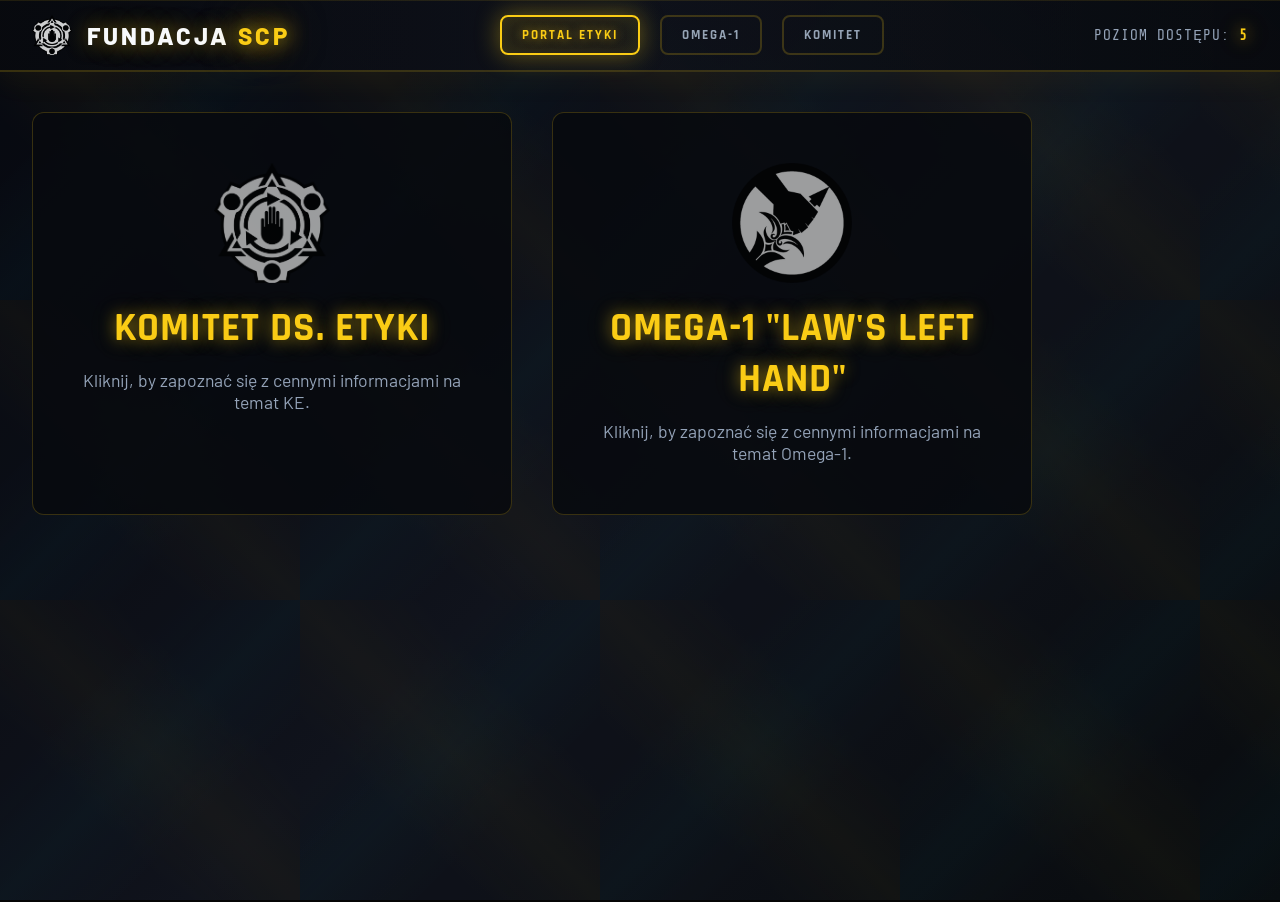
==== index.html @ 78018e62 "Initial commit: SCiP Portal Operacyjny - Komitet ds. Etyki & Omega-1 Management System" ====
<!DOCTYPE html>
<html lang="pl">
<head>
    <meta charset="UTF-8">
    <meta name="viewport" content="width=device-width, initial-scale=1.0">
    <title>SCiPnet // Portal Operacyjny</title>
    <link href="https://fonts.googleapis.com/css2?family=Rajdhani:wght@500;600;700&family=Share+Tech+Mono&family=Barlow:wght@400;500;600&display=swap" rel="stylesheet">
    <link rel="stylesheet" href="styles.css">
</head>
<body>

    <!-- Navigation -->
    <nav class="nav">
        <div class="nav-container">
            <div class="nav-logo">
                <img src="Assets/KElogo.png" alt="SCP Logo" class="nav-logo-img">
                <span class="logo-text">FUNDACJA <span class="highlight">SCP</span></span>
            </div>
            <div class="nav-tabs">
                <button class="nav-tab active" onclick="showView('selection')">PORTAL ETYKI</button>
                <button class="nav-tab" onclick="showView('o1-view')">OMEGA-1</button>
                <button class="nav-tab" onclick="showView('ke-view')">KOMITET</button>
            </div>
            <div class="mono nav-access">POZIOM DOSTĘPU: <span class="level-5">5</span></div>
        </div>
    </nav>

    <!-- Main Selection View -->
    <div id="selection" class="view active">
        <div class="card-container">
            <div class="card" onclick="showView('ke-view')">
                <div class="card-logo-container">
                    <img src="Assets/KElogo.png" alt="Komitet ds. Etyki" class="card-logo">
                </div>
                <h2>Komitet ds. Etyki</h2>
                <p>Kliknij, by zapoznać się z cennymi informacjami na temat KE.</p>
            </div>
            <div class="card" onclick="showView('o1-view')">
                <div class="card-logo-container">
                    <img src="Assets/O1.png" alt="Omega-1" class="card-logo">
                </div>
                <h2>Omega-1 "Law's Left Hand"</h2>
                <p>Kliknij, by zapoznać się z cennymi informacjami na temat Omega-1.</p>
            </div>
        </div>
    </div>

    <!-- Komitet ds. Etyki View -->
    <div id="ke-view" class="view">
        <button class="back-btn" onclick="showView('selection')">← Powrót do Wyboru Podsystemu</button>
        <header class="glass-panel header-banner">
            <div class="header-logo-wrapper">
                <img src="Assets/KElogo.png" alt="KE Logo" class="header-logo-fade">
            </div>
            <h1>Komitet ds. Etyki</h1>
            <p class="mono">Sekcja Zapoznawcza | Baza Danych: Orientacja & Regulacje</p>
        </header>
        <div class="grid-2">
            <section class="glass-panel section">
                <h2>Orientacja</h2>
                <div class="text-block">
                    <p>Większość personelu Fundacji uważa Komitet ds. Etyki za żart. Jesteśmy postrzegani jako zgraja bezużytecznych biurokratów, którzy nie mają pojęcia, jak funkcjonuje rzeczywistość w placówkach operacyjnych.</p>
                    <p><strong>Prawda jest inna.</strong> Jesteśmy jedynymi, którzy wiedzą wszystko. Komitet jest świadomy każdego detalu, każdej najmroczniejszej tajemnicy. To my jesteśmy sumieniem Fundacji.</p>
                    <div class="quote">
                        "Fundacja chroni ludzkość przed anomalią. My chronimy Fundację przed nią samą."
                    </div>
                    <p>To my decydujemy o tym, co jest "akceptowalne", a co "niepotrzebnie okrutne". Każda procedura przechowawcza obiektu Keter przechodzi przez nasze ręce. Balansujemy skalę zła, pilnując, by Fundacja nie stała się potworem, z którym walczy.</p>

                    <h3 style="margin-top: 25px;">Hierarchia Komitetu ds. Etyki</h3>
                    <div class="hierarchy-box">
                        <div class="hierarchy-level senior">
                            <div class="rank-title">Przewodniczący Komitetu ds. Etyki</div>
                            <div class="rank-desc">Najwyższy autorytet, podejmuje ostateczne decyzje etyczne</div>
                        </div>
                        <div class="hierarchy-level senior">
                            <div class="rank-title">Vice-Przewodniczący Komitetu ds. Etyki</div>
                            <div class="rank-desc">Zastępca, odpowiada za operacyjne funkcjonowanie</div>
                        </div>
                    </div>

                    <div class="hierarchy-divider">[ OFICJELE ]</div>
                    <div class="hierarchy-box">
                        <div class="hierarchy-level mid">
                            <div class="rank-title">Radny / Członek Komitetu ds. Etyki</div>
                            <div class="rank-desc">Przeprowadza dochodzenia i wydaje rekomendacje</div>
                        </div>
                    </div>

                    <div class="hierarchy-divider">[ INSPEKTORAT ]</div>
                    <div class="hierarchy-box">
                        <div class="hierarchy-level mid">
                            <div class="rank-title">Inspektor Generalny</div>
                            <div class="rank-desc">Kieruje działaniami inspektoratem</div>
                        </div>
                        <div class="hierarchy-level junior">
                            <div class="rank-title">Nadinspektor</div>
                            <div class="rank-desc">Nadzoruje śledztwa w terenie</div>
                        </div>
                        <div class="hierarchy-level junior">
                            <div class="rank-title">Inspektor</div>
                            <div class="rank-desc">Przeprowadza główne dochodzenia</div>
                        </div>
                        <div class="hierarchy-level junior">
                            <div class="rank-title">Podinspektor</div>
                            <div class="rank-desc">Asystuje w śledztwach, zbiera dowody</div>
                        </div>
                    </div>

                    <div class="hierarchy-divider">[ KADRA NIŻSZA ]</div>
                    <div class="hierarchy-box">
                        <div class="hierarchy-level junior">
                            <div class="rank-title">Doradca Komitetu ds. Etyki</div>
                            <div class="rank-desc">Konsultuje sprawy etyczne, przygotowuje raporty</div>
                        </div>
                        <div class="hierarchy-level junior">
                            <div class="rank-title">Stażysta Komitetu ds. Etyki</div>
                            <div class="rank-desc">Wspiera pracę biurową, archiwizuje dokumenty</div>
                        </div>
                    </div>
                </div>
            </section>
            <section class="glass-panel section">
                <h2>Zarządzanie Klasą D</h2>
                <div class="text-block">
                    <p>Personel Klasy D stanowi niezbędny zasób dla testowania obejmów SCP. Choć ich położenie jest instrumentalne, Komitet ds. Etyki ustanowił precyzyjne standardy zawarte w <strong>Wytycznych Bytowych Klasy D</strong>.</p>
                    
                    <h3 style="margin-top: 20px;">Wytyczne Bytowe - Sekcja I: Zakwaterowanie</h3>
                    <table class="regulations-table">
                        <tr>
                            <th>Parametr</th>
                            <th>Standard</th>
                        </tr>
                        <tr>
                            <td><strong>Przestrzeń minimalna</strong></td>
                            <td>3,5m × 2,5m (8,75m²) na osobę</td>
                        </tr>
                        <tr>
                            <td><strong>Temperatura</strong></td>
                            <td>18°C - 24°C, regulowana przez nadzór</td>
                        </tr>
                        <tr>
                            <td><strong>Oświetlenie</strong></td>
                            <td>12h dzień/noc, minimum 300 lux</td>
                        </tr>
                        <tr>
                            <td><strong>Wentylacja</strong></td>
                            <td>Minimum 6 wymian powietrza na godzinę</td>
                        </tr>
                    </table>

                    <h3 style="margin-top: 25px;">Wytyczne Bytowe - Sekcja II: Żywienie & Medycyna</h3>
                    <table class="regulations-table">
                        <tr>
                            <th>Parametr</th>
                            <th>Standard</th>
                        </tr>
                        <tr>
                            <td><strong>Minimalna dawka kaloryczna</strong></td>
                            <td>2500 kcal dziennie (zbilansowana)</td>
                        </tr>
                        <tr>
                            <td><strong>Woda pitna</strong></td>
                            <td>Dostęp 24/7, minimum 2L dziennie</td>
                        </tr>
                        <tr>
                            <td><strong>Badania medyczne</strong></td>
                            <td>Minimum raz miesięcznie</td>
                        </tr>
                        <tr>
                            <td><strong>Przeglądy psychiatryczne</strong></td>
                            <td>Po każdym teście memetycznym/stresu</td>
                        </tr>
                    </table>

                    <h3 style="margin-top: 25px;">Wytyczne Bytowe - Sekcja III: Bezpieczeństwo</h3>
                    <table class="regulations-table">
                        <tr>
                            <th>Parametr</th>
                            <th>Standard</th>
                        </tr>
                        <tr>
                            <td><strong>Zakaz tortur</strong></td>
                            <td>Surowo zakazane poza testowaniem/samoobroną</td>
                        </tr>
                        <tr>
                            <td><strong>Dostęp do informacji</strong></td>
                            <td>Informacja o eksperymentach w miarę możliwości</td>
                        </tr>
                        <tr>
                            <td><strong>Wsparcie psychologiczne</strong></td>
                            <td>Obowiązkowe po ekspozycji anomalii</td>
                        </tr>
                        <tr>
                            <td><strong>Rekompensata</strong></td>
                            <td>Finansowa dla uwolnionych (zależy od służby)</td>
                        </tr>
                    </table>

                    <div class="btn-group">
                        <button class="btn" onclick="openModal('d-class-modal')">Pełne Szczegóły</button>
                    </div>
                </div>
            </section>
        </div>
    </div>

    <!-- Omega-1 View -->
    <div id="o1-view" class="view">
        <button class="back-btn" onclick="showView('selection')">← Powrót do Wyboru Podsystemu</button>
        <header class="glass-panel header-banner">
            <div class="header-logo-wrapper">
                <img src="Assets/O1.png" alt="Omega-1 Logo" class="header-logo-fade">
            </div>
            <h1>MTF Omega-1 ("Lewa Ręka Prawa")</h1>
            <p class="mono">Jednostka Administracyjna | Bezpośredni Egzekutorzy Komitetu ds. Etyki</p>
        </header>
        <div class="grid-2">
            <section class="glass-panel section">
                <h2>Charakterystyka Jednostki</h2>
                <div class="text-block">
                    <p><strong>Mobilna Formacja Operacyjna Omega-1 („Law's Left Hand")</strong> jest elitarną jednostką operacyjną podlegającą bezpośrednio Komitetowi ds. Etyki Fundacji SCP. Formacja została utworzona w celu egzekwowania decyzji Komitetu oraz zapewnienia przestrzegania Kodeksu Etycznego we wszystkich obszarach działalności Fundacji.</p>
                    
                    <h3 style="margin-top: 20px;">Rekrutacja i Szkolenie</h3>
                    <p>Członkowie Omega-1 rekrutowani są spośród najbardziej zaufanych, elitarnych, doświadczonych ludzi. Każdy operator przechodzi rygorystyczny proces selekcji obejmujący ocenę umiejętności bojowych, zdolności operacyjnych, odporności psychicznej oraz lojalności wobec Komitetu ds. Etyki.</p>
                    <p>Członkowie jednostki są szkoleni do działania zarówno w środowisku konwencjonalnym, jak i podczas operacji związanych z zagrożeniami anomalnymi. Każdy członek jednostki ma obowiązek spełniać wymóg anonimowości. Ze względu na wysoki poziom operacyjny, odpowiadający wręcz MTF Alpha-1 („Red Right Hand"), każdy członek jest zachipowany.</p>
                    
                    <h3 style="margin-top: 20px;">Mandат Operacyjny</h3>
                    <p>Podstawowym zadaniem Omega-1 jest wykonywanie poleceń wydawanych przez Komitet ds. Etyki. Obejmuje to prowadzenie dochodzeń (przez Detektywów, nie Żołnierzy), zabezpieczanie miejsc zdarzeń, zatrzymywanie personelu podejrzanego o poważne naruszenia procedur oraz wspieranie działań mających na celu przywrócenie zgodności z obowiązującymi standardami etycznymi.</p>
                    <p>Jednostka posiada uprawnienia pozwalające na interwencję w sytuacjach, w których inne struktury Fundacji nie są w stanie lub nie chcą podjąć odpowiednich działań.</p>
                    
                    <h3 style="margin-top: 20px;">Specjalny Status</h3>
                    <p>Szczególną cechą jednostki jest możliwość działania wobec personelu dowolnego szczebla. W przeciwieństwie do większości formacji bezpieczeństwa Fundacji, operatorzy tej jednostki mogą prowadzić działania przeciwko kierownikom, dyrektorom placówek, starszym badaczom, a w wyjątkowych okolicznościach nawet wobec najwyższych przedstawicieli administracji. Żaden członek Fundacji nie znajduje się całkowicie poza zakresem ich kompetencji, jeśli istnieją podstawy do podejrzeń o poważne naruszenie zasad etycznych.</p>
                </div>
            </section>
            <section class="glass-panel section">
                <h2>Procedura Zgłaszania</h2>
                <div class="text-block">
                    <p>Każdy członek personelu Fundacji posiadający dowody na poważne naruszenie standardów etycznych ma <strong>prawo i obowiązek</strong> aktywować protokół interwencyjny.</p>
                    <div class="quote">
                        "Tam, gdzie kończy się władza Dowództwa O5, zaczyna się jurysdykcja Lewej Ręki Prawa."
                    </div>
                    
                    <h3 style="margin-top: 20px;">Instruktaż Zgłaszania</h3>
                    <ol style="list-style: decimal; padding-left: 25px; margin: 15px 0;">
                        <li style="padding-left: 10px; margin-bottom: 10px;"><strong>Zbierz Dowody:</strong> Dokumentuj wszelkie anomalie, naruszenia procedur lub działania niezgodne z kodeksem etycznym. Bezpośrednie obserwacje są wymagane.</li>
                        <li style="padding-left: 10px; margin-bottom: 10px;"><strong>Skontaktuj się z Lokalnym Przedstawicielem KE:</strong> Każdy ośrodek posiada delegata Komitetu ds. Etyki dostępnego przez wewnętrzny system komunikacji (SCIP-Net, pokój KE, hotline 5-ETHICS).</li>
                        <li style="padding-left: 10px; margin-bottom: 10px;"><strong>Złóż Formalny Raport:</strong> Zawrzyj dokument w Formularzu Interwencji Etycznej (FIE-009). Obejmuje to: opis naruszenia, nazwiska zaangażowanych stron, datę i lokalizację, dostępne dowody materialne.</li>
                        <li style="padding-left: 10px; margin-bottom: 10px;"><strong>Zabezpieczenie Świadków:</strong> Aktywacja protokołu skutkuje natychmiastowym przejęciem komunikacji. Zespół Uderzeniowy MTF Omega-1 jest wydelegowywany do zabezpieczenia świadków i dowodów.</li>
                        <li style="padding-left: 10px; margin-bottom: 10px;"><strong>Anonimowość Zgłaszającego:</strong> Wnioskodawca jest chroniony przez przepisy o tajności źródła. Ujawnienie tożsamości zgłaszającego bez jego zgody stanowi poważne naruszenie.</li>
                    </ol>
                    
                    <h3 style="margin-top: 20px;">Kanały Komunikacji Awaryjnej</h3>
                    <ul class="list">
                        <li><strong>System SCiPnet:</strong> Terminal Emergency Protocol - EMP-O1-ALERT</li>
                        <li><strong>Linia Bezpośrednia:</strong> Rozszerzenie 555-OMEGA (dostępne z dowolnego telefonu fundacyjnego)</li>
                        <li><strong>Przesyłka Materiałów:</strong> Paczka do Pokoju KE z etykietą „CONFIDENTIAL OMEGA-1"</li>
                        <li><strong>Osobiście:</strong> Wizyta u delegata KE w wyznaczonych godzinach przyjęć</li>
                    </ul>
                    
                    <div id="omega-terminal" class="terminal"></div>
                </div>
            </section>
        </div>
    </div>

    <!-- Class D Housing Regulations Modal -->
    <dialog id="d-class-modal">
        <div class="dialog-header">
            <h3 style="color:var(--y);font-size:1.8rem">Wytyczne Bytowe Klasy D</h3>
            <button class="dialog-close" onclick="closeModal('d-class-modal')">✕</button>
        </div>
        <div class="dialog-body text-block" id="d-class-content">
            <p style="color: var(--text-dim); text-align: center;">Ładowanie wytycznych z centralnej bazy danych...</p>
        </div>
    </dialog>

    <!-- Scripts -->
    <script src="modules/ui.js"></script>
    <script src="modules/terminal.js"></script>
    <script src="modules/regulations.js"></script>
    <script src="script.js"></script>
</body>
</html>
---- styles.css ----
/* ========================================================================== */
/* SCP PORTAL OPERACYJNY - OPTIMIZED STYLESHEET                              */
/* ========================================================================== */

:root {
    --y: #facc15;
    --y-dim: rgba(250, 204, 21, 0.2);
    --y-glow: 0 0 15px rgba(250, 204, 21, 0.5), 0 0 30px rgba(250, 204, 21, 0.2);
    --bg-glass: rgba(8, 10, 15, 0.85);
    --bg-glass-hover: rgba(15, 18, 25, 0.95);
    --text: #f8fafc;
    --text-dim: #94a3b8;
    --transition: all 0.3s cubic-bezier(0.4, 0, 0.2, 1);
}

/* ========================================================================== */
/* GLOBAL STYLES                                                             */
/* ========================================================================== */

* {
    box-sizing: border-box;
    margin: 0;
    padding: 0;
}

html {
    scroll-behavior: smooth;
}

body {
    font-family: 'Barlow', sans-serif;
    color: var(--text);
    background-color: #050505;
    min-height: 100vh;
    overflow-x: hidden;
}

body::before {
    content: "";
    position: fixed;
    inset: 0;
    background: 
        linear-gradient(45deg, transparent 30%, rgba(250, 204, 21, 0.05) 50%, transparent 70%),
        linear-gradient(-45deg, transparent 30%, rgba(6, 182, 212, 0.05) 50%, transparent 70%),
        linear-gradient(135deg, #0a0e1a 0%, #1a1f2e 50%, #0f1419 100%);
    background-size: 300px 300px, 300px 300px, 100% 100%;
    animation: bgShift 20s ease infinite;
    z-index: -2;
}

@keyframes bgShift {
    0%, 100% { background-position: 0 0, 0 0, 0 0; }
    50% { background-position: 50px 50px, -50px -50px, 0 0; }
}

body::after {
    content: "";
    position: fixed;
    inset: 0;
    background: rgba(0, 0, 0, 0.4);
    z-index: -1;
}

/* Typography */
h1, h2, h3 {
    font-family: 'Rajdhani', sans-serif;
    text-transform: uppercase;
    letter-spacing: 1px;
}

.mono {
    font-family: 'Share Tech Mono', monospace;
}

/* ========================================================================== */
/* NAVIGATION                                                               */
/* ========================================================================== */

.nav {
    position: sticky;
    top: 0;
    background: linear-gradient(90deg, rgba(8, 10, 15, 0.95) 0%, rgba(10, 14, 26, 0.95) 50%, rgba(8, 10, 15, 0.95) 100%);
    border-bottom: 2px solid rgba(250, 204, 21, 0.2);
    box-shadow: 0 8px 32px rgba(250, 204, 21, 0.05), inset 0 1px 0 rgba(250, 204, 21, 0.1);
    z-index: 100;
}

.nav::after {
    content: "";
    position: absolute;
    inset: 0;
    background: linear-gradient(90deg, transparent, rgba(250, 204, 21, 0.02), transparent);
    pointer-events: none;
    animation: shimmer 3s infinite;
}

@keyframes shimmer {
    0%, 100% { opacity: 0; }
    50% { opacity: 1; }
}

.nav-container {
    max-width: 1400px;
    margin: 0 auto;
    display: flex;
    justify-content: space-between;
    align-items: center;
    height: 70px;
    padding: 0 2rem;
}

.nav-logo {
    display: flex;
    align-items: center;
    gap: 15px;
    cursor: pointer;
}

.nav-logo-img {
    height: 40px;
    width: 40px;
    opacity: 0.8;
    transition: opacity 0.3s ease;
    animation: rotateLogo 15s linear infinite;
    transform-origin: center;
}

.nav-logo:hover .nav-logo-img {
    opacity: 1;
}

.logo-text {
    font-size: 1.5rem;
    font-weight: 800;
    letter-spacing: 3px;
    color: var(--text);
    text-shadow: 0 0 20px rgba(250, 204, 21, 0.5), 0 0 40px rgba(250, 204, 21, 0.2);
    animation: textGlowStrong 2.5s ease-in-out infinite;
}

@keyframes textGlowStrong {
    0%, 100% { 
        text-shadow: 0 0 15px rgba(250, 204, 21, 0.4), 0 0 30px rgba(250, 204, 21, 0.15);
        letter-spacing: 3px;
    }
    50% { 
        text-shadow: 0 0 30px rgba(250, 204, 21, 0.7), 0 0 50px rgba(250, 204, 21, 0.3);
        letter-spacing: 4px;
    }
}

.logo-text .highlight {
    color: var(--y);
    text-shadow: 0 0 20px rgba(250, 204, 21, 0.9), 0 0 40px rgba(250, 204, 21, 0.5), 0 0 60px rgba(250, 204, 21, 0.2);
    animation: highlightGlowStrong 1.8s ease-in-out infinite;
}

@keyframes highlightGlowStrong {
    0%, 100% { 
        text-shadow: 0 0 15px rgba(250, 204, 21, 0.7), 0 0 30px rgba(250, 204, 21, 0.3);
        transform: scale(1);
    }
    50% { 
        text-shadow: 0 0 30px rgba(250, 204, 21, 1), 0 0 50px rgba(250, 204, 21, 0.6), 0 0 70px rgba(250, 204, 21, 0.3);
        transform: scale(1.05);
    }
}

.nav-tabs {
    display: flex;
    gap: 20px;
}

.nav-tab {
    background: transparent;
    border: 2px solid rgba(250, 204, 21, 0.2);
    color: var(--text-dim);
    padding: 10px 20px;
    font-size: 0.8rem;
    font-weight: 700;
    letter-spacing: 2px;
    cursor: pointer;
    border-radius: 8px;
    transition: all 0.4s cubic-bezier(0.4, 0, 0.2, 1);
    font-family: 'Rajdhani', sans-serif;
    text-transform: uppercase;
    position: relative;
    overflow: hidden;
}

.nav-tab::before {
    content: "";
    position: absolute;
    inset: 0;
    background: linear-gradient(90deg, transparent, rgba(250, 204, 21, 0.1), transparent);
    transform: translateX(-100%);
    transition: transform 0.6s ease;
}

.nav-tab:hover {
    border-color: var(--y);
    color: var(--y);
    box-shadow: 0 0 20px rgba(250, 204, 21, 0.3), inset 0 0 10px rgba(250, 204, 21, 0.05);
    transform: translateY(-2px);
}

.nav-tab:hover::before {
    transform: translateX(100%);
}

.nav-tab.active {
    background: linear-gradient(135deg, rgba(250, 204, 21, 0.1) 0%, rgba(250, 204, 21, 0.05) 100%);
    border-color: var(--y);
    color: var(--y);
    box-shadow: 0 0 25px rgba(250, 204, 21, 0.4), inset 0 0 15px rgba(250, 204, 21, 0.1);
    text-shadow: 0 0 10px rgba(250, 204, 21, 0.6);
}

.nav-access {
    color: var(--text-dim);
    font-size: 0.9rem;
    letter-spacing: 1px;
}

.level-5 {
    color: var(--y);
    font-weight: 700;
    text-shadow: 0 0 15px rgba(250, 204, 21, 0.8), 0 0 30px rgba(250, 204, 21, 0.4);
    animation: levelGlow 2s ease-in-out infinite;
}

@keyframes levelGlow {
    0%, 100% { text-shadow: 0 0 15px rgba(250, 204, 21, 0.6), 0 0 25px rgba(250, 204, 21, 0.2); }
    50% { text-shadow: 0 0 25px rgba(250, 204, 21, 1), 0 0 40px rgba(250, 204, 21, 0.5); }
}

/* ========================================================================== */
/* VIEW SYSTEM                                                              */
/* ========================================================================== */

.view {
    display: none;
    opacity: 0;
    min-height: auto;
    padding: 40px 2rem;
    max-width: 1400px;
    margin: 0 auto;
    visibility: hidden;
}

.view.active {
    display: block !important;
    opacity: 1 !important;
    visibility: visible !important;
}

#selection.active,
#ke-view.active,
#o1-view.active {
    display: block !important;
}



/* ========================================================================== */
/* SELECTION SCREEN (HOME)                                                  */
/* ========================================================================== */

#selection {
    display: flex;
    align-items: center;
    justify-content: center;
    height: calc(100vh - 70px);
}

.card-container {
    display: grid;
    grid-template-columns: repeat(auto-fit, minmax(350px, 1fr));
    gap: 40px;
    width: 100%;
    max-width: 1000px;
}

.card {
    background: var(--bg-glass);
    border: 1px solid var(--y-dim);
    border-radius: 12px;
    padding: 50px 40px;
    cursor: pointer;
    text-align: center;
    position: relative;
    overflow: hidden;
}

.card::before {
    content: "";
    position: absolute;
    top: 0;
    left: 0;
    width: 100%;
    height: 4px;
    background: var(--y);
    transform: scaleX(0);
    transition: transform 0.3s;
    transform-origin: left;
}

.card:hover {
    border-color: var(--y);
}

.card:hover::before {
    transform: scaleX(1);
}

.card-logo-container {
    height: 120px;
    display: flex;
    align-items: center;
    justify-content: center;
    margin-bottom: 20px;
    overflow: hidden;
}

.card-logo {
    max-height: 100%;
    max-width: 100%;
    opacity: 0.6;
    animation: rotateLogo 15s linear infinite;
    transform-origin: center;
}

.card:hover .card-logo {
    opacity: 1;
    animation: rotateLogo 10s linear infinite;
}

@keyframes rotateLogo {
    from {
        transform: rotate(0deg);
    }
    to {
        transform: rotate(360deg);
    }
}

.card h2 {
    color: var(--y);
    font-size: 2.5rem;
    margin-bottom: 15px;
    text-shadow: var(--y-glow);
}

.card p {
    color: var(--text-dim);
    font-size: 1.1rem;
}

/* ========================================================================== */
/* BUTTONS & CONTROLS                                                       */
/* ========================================================================== */

.back-btn {
    display: inline-flex;
    align-items: center;
    gap: 10px;
    padding: 10px 20px;
    border: 1px solid var(--y);
    color: var(--y);
    background: rgba(250, 204, 21, 0.05);
    border-radius: 6px;
    cursor: pointer;
    font-family: 'Rajdhani', sans-serif;
    font-weight: 700;
    font-size: 1.1rem;
    text-transform: uppercase;
    transition: var(--transition);
    margin-bottom: 30px;
}

.back-btn:hover {
    background: var(--y);
    color: #000;
}

.btn {
    background: transparent;
    color: var(--y);
    border: 1px solid var(--y);
    padding: 10px 18px;
    font-family: 'Rajdhani', sans-serif;
    font-weight: 700;
    font-size: 0.9rem;
    text-transform: uppercase;
    border-radius: 6px;
    cursor: pointer;
    display: inline-flex;
    align-items: center;
    justify-content: center;
    white-space: nowrap;
}

.btn:hover {
    background: var(--y);
    color: #000;
}

.btn:disabled {
    opacity: 0.5;
    cursor: not-allowed;
}

.btn-group {
    display: flex;
    flex-wrap: nowrap;
    gap: 10px;
    margin-top: 25px;
    justify-content: flex-start;
}

/* ========================================================================== */
/* PANELS & SECTIONS                                                        */
/* ========================================================================== */

.glass-panel {
    background: var(--bg-glass);
    border: 1px solid var(--y-dim);
    border-radius: 12px;
}

.header-banner {
    padding: 40px;
    position: relative;
    margin-bottom: 30px;
    overflow: hidden;
}

.header-banner::before {
    content: "";
    position: absolute;
    left: 0;
    top: 0;
    width: 4px;
    height: 100%;
    background: var(--y);
    box-shadow: var(--y-glow);
}

.header-logo-wrapper {
    display: flex;
    justify-content: center;
    margin-bottom: 20px;
}

.header-logo-fade {
    max-height: 150px;
    max-width: 150px;
    opacity: 0.3;
    animation: fadeInLogoRotate 1.5s ease forwards, rotateLogo 12s linear infinite 1.5s;
    transform-origin: center;
}

@keyframes fadeInLogoRotate {
    to {
        opacity: 0.6;
    }
}

.header-banner h1 {
    font-size: 3rem;
    margin-bottom: 10px;
    color: var(--text);
}

.header-banner p {
    color: var(--y);
    font-size: 1.2rem;
}

.grid-2 {
    display: grid;
    grid-template-columns: 1fr 1fr;
    gap: 30px;
}

.section {
    padding: 35px;
    margin-bottom: 30px;
}



.section h2 {
    font-size: 2.2rem;
    color: var(--y);
    border-bottom: 1px solid var(--y-dim);
    padding-bottom: 15px;
    margin-bottom: 25px;
    display: flex;
    align-items: center;
    gap: 15px;
}

.section h3 {
    font-size: 1.2rem;
    color: var(--y);
    margin: 20px 0 10px 0;
}

/* ========================================================================== */
/* TEXT & CONTENT                                                           */
/* ========================================================================== */

.text-block {
    line-height: 1.8;
    font-size: 1.1rem;
    color: var(--text);
}

.text-block p {
    margin-bottom: 15px;
}

.text-block strong {
    color: #fff;
    font-weight: 600;
}

.quote {
    background: rgba(250, 204, 21, 0.05);
    border-left: 4px solid var(--y);
    padding: 20px;
    margin: 20px 0;
    font-style: italic;
    color: #fff;
    font-size: 1.1rem;
    border-radius: 0 8px 8px 0;
}

ul.list {
    list-style: none;
    margin: 15px 0;
}

ul.list li {
    position: relative;
    padding-left: 25px;
    margin-bottom: 12px;
}

ul.list li::before {
    content: "▹";
    position: absolute;
    left: 0;
    color: var(--y);
    text-shadow: var(--y-glow);
}

/* Tables */
.regulations-table {
    width: 100%;
    border-collapse: collapse;
    margin: 20px 0;
    background: rgba(250, 204, 21, 0.03);
    border: 1px solid var(--y-dim);
    border-radius: 8px;
    overflow: hidden;
}

.regulations-table th {
    background: rgba(250, 204, 21, 0.1);
    padding: 12px 15px;
    text-align: left;
    color: var(--y);
    font-weight: 700;
    border-bottom: 2px solid var(--y-dim);
}

.regulations-table td {
    padding: 12px 15px;
    border-bottom: 1px solid var(--y-dim);
    color: var(--text);
}

.regulations-table tr:last-child td {
    border-bottom: none;
}

/* Hierarchy Styles */
.hierarchy-box {
    border: 1px solid var(--y-dim);
    border-radius: 8px;
    overflow: hidden;
    margin: 15px 0;
    background: rgba(250, 204, 21, 0.02);
}

.hierarchy-level {
    padding: 15px 20px;
    border-bottom: 1px solid var(--y-dim);
    display: flex;
    justify-content: space-between;
    align-items: center;
}

.hierarchy-level:last-child {
    border-bottom: none;
}

.hierarchy-level.senior {
    background: rgba(250, 204, 21, 0.08);
    border-left: 4px solid var(--y);
}

.hierarchy-level.mid {
    background: rgba(250, 204, 21, 0.05);
    border-left: 3px solid var(--y);
}

.hierarchy-level.junior {
    background: rgba(250, 204, 21, 0.02);
    border-left: 2px solid var(--y-dim);
}

.rank-title {
    font-weight: 700;
    color: var(--y);
    font-size: 1rem;
}

.rank-desc {
    color: var(--text-dim);
    font-size: 0.9rem;
    flex: 1;
    margin-left: 20px;
    text-align: right;
}

.hierarchy-divider {
    text-align: center;
    color: var(--y-dim);
    font-weight: 700;
    margin: 25px 0 15px 0;
    font-size: 0.9rem;
    letter-spacing: 2px;
}

ol {
    list-style: decimal;
}

ol li {
    margin-bottom: 12px;
}

/* ========================================================================== */
/* TERMINAL DISPLAY                                                         */
/* ========================================================================== */

.terminal {
    background: #000;
    border: 1px solid var(--y-dim);
    border-radius: 8px;
    padding: 20px;
    font-family: 'Share Tech Mono', monospace;
    color: var(--text);
    height: 200px;
    overflow-y: auto;
    margin-top: 20px;
    display: none;
    font-size: 1rem;
    line-height: 1.5;
}

.terminal.active {
    display: block;
}

.terminal span.highlight {
    color: var(--y);
    text-shadow: var(--y-glow);
}

/* Custom Scrollbar */
.terminal::-webkit-scrollbar {
    width: 8px;
}

.terminal::-webkit-scrollbar-track {
    background: rgba(0, 0, 0, 0.5);
}

.terminal::-webkit-scrollbar-thumb {
    background: var(--y-dim);
    border-radius: 4px;
}

.terminal::-webkit-scrollbar-thumb:hover {
    background: var(--y);
}

/* ========================================================================== */
/* MODAL DIALOG                                                             */
/* ========================================================================== */

dialog {
    background: var(--bg-glass);
    border: 1px solid var(--y);
    border-radius: 12px;
    box-shadow: var(--y-glow);
    padding: 0;
    max-width: 800px;
    width: 90%;
    margin: auto;
    color: var(--text);
}

dialog::backdrop {
    background: rgba(0, 0, 0, 0.8);
}

.dialog-header {
    padding: 25px;
    border-bottom: 1px solid var(--y-dim);
    display: flex;
    justify-content: space-between;
    align-items: center;
}

.dialog-body {
    padding: 30px;
    max-height: 70vh;
    overflow-y: auto;
}

.dialog-body::-webkit-scrollbar {
    width: 8px;
}

.dialog-body::-webkit-scrollbar-track {
    background: rgba(0, 0, 0, 0.5);
}

.dialog-body::-webkit-scrollbar-thumb {
    background: var(--y-dim);
    border-radius: 4px;
}

.dialog-body::-webkit-scrollbar-thumb:hover {
    background: var(--y);
}

.dialog-close {
    background: transparent;
    border: none;
    color: var(--text);
    font-size: 1.8rem;
    cursor: pointer;
    transition: var(--transition);
}

.dialog-close:hover {
    color: var(--y);
}

/* ========================================================================== */
/* RESPONSIVE DESIGN                                                        */
/* ========================================================================== */

@media (max-width: 1024px) {
    .grid-2 {
        grid-template-columns: 1fr;
    }

    .header-banner {
        padding: 30px;
    }

    .header-banner h1 {
        font-size: 2.2rem;
    }

    .card {
        padding: 35px 25px;
    }

    .card h2 {
        font-size: 1.8rem;
    }

    .section {
        padding: 25px;
    }
}

@media (max-width: 768px) {
    .nav-container {
        padding: 0 1rem;
    }

    .nav-logo {
        font-size: 1.4rem;
    }

    .card-container {
        gap: 25px;
        grid-template-columns: 1fr;
    }

    .view {
        padding: 25px 1rem;
    }

    .text-block {
        font-size: 1rem;
    }

    dialog {
        width: 95%;
    }
}

/* ========================================================================== */
/* PERFORMANCE OPTIMIZATIONS                                               */
/* ========================================================================== */

/* Lazy load images */
img {
    loading: lazy;
}

/* Reduce animations on low-end devices */
@media (prefers-reduced-motion: reduce) {
    * {
        animation: none !important;
        transition: none !important;
    }
}

/* Print styles */
@media print {
    .nav,
    .back-btn,
    .btn,
    .terminal {
        display: none;
    }

    body {
        background: white;
        color: black;
    }

    .glass-panel,
    .section {
        border: 1px solid #ccc;
        box-shadow: none;
        background: white;
    }
}
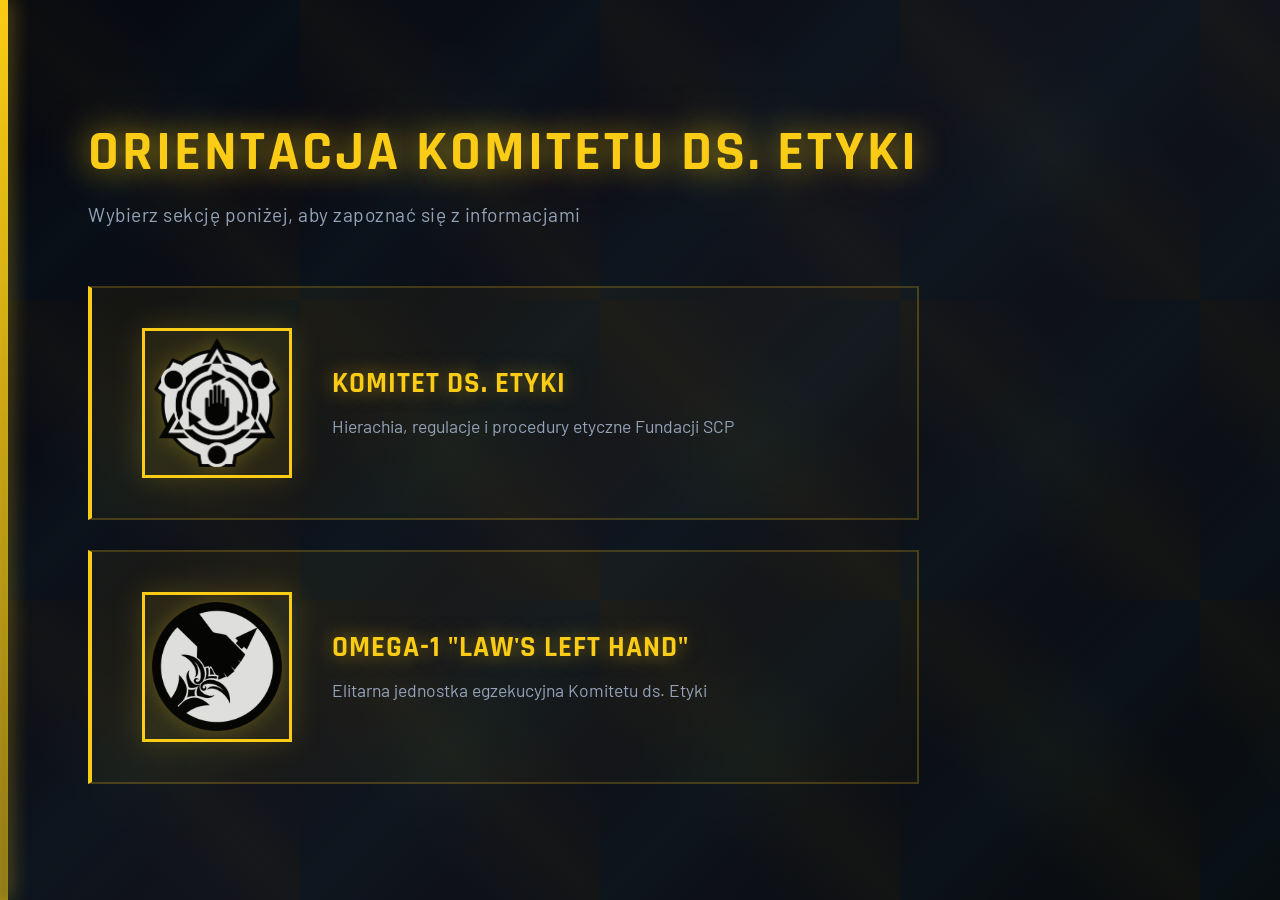
==== commit c3b266ef: "feat: redesign selection screen with horizontal card layout and enhanced styling - Implement horizon" ====
--- a/index.html
+++ b/index.html
@@ -3,59 +3,67 @@
 <head>
     <meta charset="UTF-8">
     <meta name="viewport" content="width=device-width, initial-scale=1.0">
-    <title>SCiPnet // Portal Operacyjny</title>
+    <title>SCiPnet | Orientacja KE</title>
+    <link rel="icon" href="Assets/KElogo.png" type="image/png">
     <link href="https://fonts.googleapis.com/css2?family=Rajdhani:wght@500;600;700&family=Share+Tech+Mono&family=Barlow:wght@400;500;600&display=swap" rel="stylesheet">
     <link rel="stylesheet" href="styles.css">
 </head>
 <body>
-
-    <!-- Navigation -->
-    <nav class="nav">
-        <div class="nav-container">
-            <div class="nav-logo">
-                <img src="Assets/KElogo.png" alt="SCP Logo" class="nav-logo-img">
-                <span class="logo-text">FUNDACJA <span class="highlight">SCP</span></span>
+    <div class="main-container">
+        <!-- Left Accent Bar -->
+        <div class="accent-bar"></div>
+
+        <!-- Main Selection View -->
+        <div id="selection" class="view active">
+            <div class="content-wrapper">
+                <div class="selection-header">
+                    <h1 class="main-title">Orientacja Komitetu ds. Etyki</h1>
+                    <p class="subtitle">Wybierz sekcję poniżej, aby zapoznać się z informacjami</p>
+                </div>
+
+                <div class="card-container">
+                    <div class="card card-horizontal" onclick="showView('ke-view')">
+                        <div class="card-icon-frame">
+                            <img src="Assets/KElogo.png" alt="KE Logo" class="card-logo-img">
+                        </div>
+                        <div class="card-content">
+                            <h2>Komitet ds. Etyki</h2>
+                            <p>Hierachia, regulacje i procedury etyczne Fundacji SCP</p>
+                        </div>
+                    </div>
+
+                    <div class="card card-horizontal" onclick="showView('o1-view')">
+                        <div class="card-icon-frame">
+                            <img src="Assets/O1.png" alt="Omega-1 Logo" class="card-logo-img">
+                        </div>
+                        <div class="card-content">
+                            <h2>Omega-1 "Law's Left Hand"</h2>
+                            <p>Elitarna jednostka egzekucyjna Komitetu ds. Etyki</p>
+                        </div>
+                    </div>
+                </div>
             </div>
-            <div class="nav-tabs">
-                <button class="nav-tab active" onclick="showView('selection')">PORTAL ETYKI</button>
-                <button class="nav-tab" onclick="showView('o1-view')">OMEGA-1</button>
-                <button class="nav-tab" onclick="showView('ke-view')">KOMITET</button>
-            </div>
-            <div class="mono nav-access">POZIOM DOSTĘPU: <span class="level-5">5</span></div>
-        </div>
-    </nav>
-
-    <!-- Main Selection View -->
-    <div id="selection" class="view active">
-        <div class="card-container">
-            <div class="card" onclick="showView('ke-view')">
-                <div class="card-logo-container">
-                    <img src="Assets/KElogo.png" alt="Komitet ds. Etyki" class="card-logo">
-                </div>
-                <h2>Komitet ds. Etyki</h2>
-                <p>Kliknij, by zapoznać się z cennymi informacjami na temat KE.</p>
-            </div>
-            <div class="card" onclick="showView('o1-view')">
-                <div class="card-logo-container">
-                    <img src="Assets/O1.png" alt="Omega-1" class="card-logo">
-                </div>
-                <h2>Omega-1 "Law's Left Hand"</h2>
-                <p>Kliknij, by zapoznać się z cennymi informacjami na temat Omega-1.</p>
-            </div>
-        </div>
-    </div>
+        </div>
 
     <!-- Komitet ds. Etyki View -->
     <div id="ke-view" class="view">
-        <button class="back-btn" onclick="showView('selection')">← Powrót do Wyboru Podsystemu</button>
-        <header class="glass-panel header-banner">
-            <div class="header-logo-wrapper">
-                <img src="Assets/KElogo.png" alt="KE Logo" class="header-logo-fade">
-            </div>
-            <h1>Komitet ds. Etyki</h1>
-            <p class="mono">Sekcja Zapoznawcza | Baza Danych: Orientacja & Regulacje</p>
-        </header>
-        <div class="grid-2">
+        <div class="main-container">
+            <div class="accent-bar"></div>
+            <div class="content-wrapper">
+                <button class="back-btn" onclick="showView('selection')">← Powrót do Wyboru Podsystemu</button>
+                <header class="header-banner">
+                    <div class="header-logo-wrapper">
+                        <svg class="header-icon" viewBox="0 0 24 24" fill="none" stroke="currentColor" stroke-width="2">
+                            <circle cx="12" cy="8" r="4"></circle>
+                            <path d="M6 20c0-2 2-4 6-4s6 2 6 4"></path>
+                        </svg>
+                    </div>
+                    <div>
+                        <h1>Komitet ds. Etyki</h1>
+                        <p class="mono">Sekcja Zapoznawcza | Baza Danych: Orientacja & Regulacje</p>
+                    </div>
+                </header>
+                <div class="grid-2">
             <section class="glass-panel section">
                 <h2>Orientacja</h2>
                 <div class="text-block">
@@ -206,15 +214,26 @@
 
     <!-- Omega-1 View -->
     <div id="o1-view" class="view">
-        <button class="back-btn" onclick="showView('selection')">← Powrót do Wyboru Podsystemu</button>
-        <header class="glass-panel header-banner">
-            <div class="header-logo-wrapper">
-                <img src="Assets/O1.png" alt="Omega-1 Logo" class="header-logo-fade">
-            </div>
-            <h1>MTF Omega-1 ("Lewa Ręka Prawa")</h1>
-            <p class="mono">Jednostka Administracyjna | Bezpośredni Egzekutorzy Komitetu ds. Etyki</p>
-        </header>
-        <div class="grid-2">
+        <div class="main-container">
+            <div class="accent-bar"></div>
+            <div class="content-wrapper">
+                <button class="back-btn" onclick="showView('selection')">← Powrót do Wyboru Podsystemu</button>
+                <header class="header-banner">
+                    <div class="header-logo-wrapper">
+                        <svg class="header-icon" viewBox="0 0 24 24" fill="none" stroke="currentColor" stroke-width="2">
+                            <!-- Hełm wojskowy -->
+                            <path d="M4 12c0-2 1-4 2-5h12c1 1 2 3 2 5v2H4v-2z"></path>
+                            <path d="M6 14h12v3c0 1-1 2-2 2H8c-1 0-2-1-2-2v-3z"></path>
+                            <path d="M7 10h10M8 11v1M16 11v1"></path>
+                            <circle cx="12" cy="8" r="1.5"></circle>
+                        </svg>
+                    </div>
+                    <div>
+                        <h1>MTF Omega-1 ("Lewa Ręka Prawa")</h1>
+                        <p class="mono">Jednostka Administracyjna | Bezpośredni Egzekutorzy Komitetu ds. Etyki</p>
+                    </div>
+                </header>
+                <div class="grid-2">
             <section class="glass-panel section">
                 <h2>Charakterystyka Jednostki</h2>
                 <div class="text-block">
@@ -260,6 +279,8 @@
                     <div id="omega-terminal" class="terminal"></div>
                 </div>
             </section>
+                </div>
+            </div>
         </div>
     </div>
 
--- a/styles.css
+++ b/styles.css
@@ -1,5 +1,5 @@
 /* ========================================================================== */
-/* SCP PORTAL OPERACYJNY - OPTIMIZED STYLESHEET                              */
+/* SCP PORTAL OPERACYJNY - NEW LAYOUT STYLESHEET                             */
 /* ========================================================================== */
 
 :root {
@@ -73,165 +73,40 @@
 }
 
 /* ========================================================================== */
-/* NAVIGATION                                                               */
-/* ========================================================================== */
-
-.nav {
-    position: sticky;
-    top: 0;
-    background: linear-gradient(90deg, rgba(8, 10, 15, 0.95) 0%, rgba(10, 14, 26, 0.95) 50%, rgba(8, 10, 15, 0.95) 100%);
-    border-bottom: 2px solid rgba(250, 204, 21, 0.2);
-    box-shadow: 0 8px 32px rgba(250, 204, 21, 0.05), inset 0 1px 0 rgba(250, 204, 21, 0.1);
-    z-index: 100;
-}
-
-.nav::after {
-    content: "";
-    position: absolute;
-    inset: 0;
-    background: linear-gradient(90deg, transparent, rgba(250, 204, 21, 0.02), transparent);
-    pointer-events: none;
-    animation: shimmer 3s infinite;
-}
-
-@keyframes shimmer {
-    0%, 100% { opacity: 0; }
-    50% { opacity: 1; }
-}
-
-.nav-container {
+/* MAIN CONTAINER & LAYOUT                                                  */
+/* ========================================================================== */
+
+.main-container {
+    display: flex;
+    min-height: 100vh;
+    position: relative;
+}
+
+.accent-bar {
+    width: 8px;
+    background: linear-gradient(180deg, var(--y) 0%, rgba(250, 204, 21, 0.5) 100%);
+    box-shadow: 0 0 20px rgba(250, 204, 21, 0.6), inset 0 0 10px rgba(250, 204, 21, 0.3);
+    flex-shrink: 0;
+    animation: accentPulse 2s ease-in-out infinite;
+}
+
+@keyframes accentPulse {
+    0%, 100% {
+        box-shadow: 0 0 20px rgba(250, 204, 21, 0.6), inset 0 0 10px rgba(250, 204, 21, 0.3);
+    }
+    50% {
+        box-shadow: 0 0 40px rgba(250, 204, 21, 0.9), inset 0 0 15px rgba(250, 204, 21, 0.5);
+    }
+}
+
+.content-wrapper {
+    flex: 1;
+    display: flex;
+    flex-direction: column;
+    padding: 60px 80px;
     max-width: 1400px;
     margin: 0 auto;
-    display: flex;
-    justify-content: space-between;
-    align-items: center;
-    height: 70px;
-    padding: 0 2rem;
-}
-
-.nav-logo {
-    display: flex;
-    align-items: center;
-    gap: 15px;
-    cursor: pointer;
-}
-
-.nav-logo-img {
-    height: 40px;
-    width: 40px;
-    opacity: 0.8;
-    transition: opacity 0.3s ease;
-    animation: rotateLogo 15s linear infinite;
-    transform-origin: center;
-}
-
-.nav-logo:hover .nav-logo-img {
-    opacity: 1;
-}
-
-.logo-text {
-    font-size: 1.5rem;
-    font-weight: 800;
-    letter-spacing: 3px;
-    color: var(--text);
-    text-shadow: 0 0 20px rgba(250, 204, 21, 0.5), 0 0 40px rgba(250, 204, 21, 0.2);
-    animation: textGlowStrong 2.5s ease-in-out infinite;
-}
-
-@keyframes textGlowStrong {
-    0%, 100% { 
-        text-shadow: 0 0 15px rgba(250, 204, 21, 0.4), 0 0 30px rgba(250, 204, 21, 0.15);
-        letter-spacing: 3px;
-    }
-    50% { 
-        text-shadow: 0 0 30px rgba(250, 204, 21, 0.7), 0 0 50px rgba(250, 204, 21, 0.3);
-        letter-spacing: 4px;
-    }
-}
-
-.logo-text .highlight {
-    color: var(--y);
-    text-shadow: 0 0 20px rgba(250, 204, 21, 0.9), 0 0 40px rgba(250, 204, 21, 0.5), 0 0 60px rgba(250, 204, 21, 0.2);
-    animation: highlightGlowStrong 1.8s ease-in-out infinite;
-}
-
-@keyframes highlightGlowStrong {
-    0%, 100% { 
-        text-shadow: 0 0 15px rgba(250, 204, 21, 0.7), 0 0 30px rgba(250, 204, 21, 0.3);
-        transform: scale(1);
-    }
-    50% { 
-        text-shadow: 0 0 30px rgba(250, 204, 21, 1), 0 0 50px rgba(250, 204, 21, 0.6), 0 0 70px rgba(250, 204, 21, 0.3);
-        transform: scale(1.05);
-    }
-}
-
-.nav-tabs {
-    display: flex;
-    gap: 20px;
-}
-
-.nav-tab {
-    background: transparent;
-    border: 2px solid rgba(250, 204, 21, 0.2);
-    color: var(--text-dim);
-    padding: 10px 20px;
-    font-size: 0.8rem;
-    font-weight: 700;
-    letter-spacing: 2px;
-    cursor: pointer;
-    border-radius: 8px;
-    transition: all 0.4s cubic-bezier(0.4, 0, 0.2, 1);
-    font-family: 'Rajdhani', sans-serif;
-    text-transform: uppercase;
-    position: relative;
-    overflow: hidden;
-}
-
-.nav-tab::before {
-    content: "";
-    position: absolute;
-    inset: 0;
-    background: linear-gradient(90deg, transparent, rgba(250, 204, 21, 0.1), transparent);
-    transform: translateX(-100%);
-    transition: transform 0.6s ease;
-}
-
-.nav-tab:hover {
-    border-color: var(--y);
-    color: var(--y);
-    box-shadow: 0 0 20px rgba(250, 204, 21, 0.3), inset 0 0 10px rgba(250, 204, 21, 0.05);
-    transform: translateY(-2px);
-}
-
-.nav-tab:hover::before {
-    transform: translateX(100%);
-}
-
-.nav-tab.active {
-    background: linear-gradient(135deg, rgba(250, 204, 21, 0.1) 0%, rgba(250, 204, 21, 0.05) 100%);
-    border-color: var(--y);
-    color: var(--y);
-    box-shadow: 0 0 25px rgba(250, 204, 21, 0.4), inset 0 0 15px rgba(250, 204, 21, 0.1);
-    text-shadow: 0 0 10px rgba(250, 204, 21, 0.6);
-}
-
-.nav-access {
-    color: var(--text-dim);
-    font-size: 0.9rem;
-    letter-spacing: 1px;
-}
-
-.level-5 {
-    color: var(--y);
-    font-weight: 700;
-    text-shadow: 0 0 15px rgba(250, 204, 21, 0.8), 0 0 30px rgba(250, 204, 21, 0.4);
-    animation: levelGlow 2s ease-in-out infinite;
-}
-
-@keyframes levelGlow {
-    0%, 100% { text-shadow: 0 0 15px rgba(250, 204, 21, 0.6), 0 0 25px rgba(250, 204, 21, 0.2); }
-    50% { text-shadow: 0 0 25px rgba(250, 204, 21, 1), 0 0 40px rgba(250, 204, 21, 0.5); }
+    width: 100%;
 }
 
 /* ========================================================================== */
@@ -241,11 +116,8 @@
 .view {
     display: none;
     opacity: 0;
-    min-height: auto;
-    padding: 40px 2rem;
-    max-width: 1400px;
-    margin: 0 auto;
     visibility: hidden;
+    transition: opacity 0.3s ease;
 }
 
 .view.active {
@@ -254,111 +126,256 @@
     visibility: visible !important;
 }
 
-#selection.active,
-#ke-view.active,
-#o1-view.active {
-    display: block !important;
-}
-
-
-
 /* ========================================================================== */
 /* SELECTION SCREEN (HOME)                                                  */
 /* ========================================================================== */
 
 #selection {
+    display: flex !important;
+    align-items: stretch;
+    justify-content: flex-start;
+    min-height: 100vh;
+}
+
+#selection .content-wrapper {
+    display: flex;
+    flex-direction: column;
+    justify-content: center;
+    gap: 60px;
+}
+
+.selection-header {
+    text-align: left;
+    animation: headerSlideIn 0.8s cubic-bezier(0.4, 0, 0.2, 1);
+}
+
+@keyframes headerSlideIn {
+    from {
+        opacity: 0;
+        transform: translateX(-30px);
+    }
+    to {
+        opacity: 1;
+        transform: translateX(0);
+    }
+}
+
+.main-title {
+    font-family: 'Rajdhani', sans-serif;
+    font-size: 3.5rem;
+    font-weight: 700;
+    color: var(--y);
+    text-transform: uppercase;
+    letter-spacing: 3px;
+    margin-bottom: 15px;
+    text-shadow: 0 0 30px rgba(250, 204, 21, 0.6), 0 0 60px rgba(250, 204, 21, 0.3);
+    animation: glowPulse 3s ease-in-out infinite;
+}
+
+@keyframes glowPulse {
+    0%, 100% {
+        text-shadow: 0 0 30px rgba(250, 204, 21, 0.5), 0 0 60px rgba(250, 204, 21, 0.2);
+    }
+    50% {
+        text-shadow: 0 0 40px rgba(250, 204, 21, 0.9), 0 0 80px rgba(250, 204, 21, 0.5);
+    }
+}
+
+.selection-header .subtitle {
+    font-size: 1.2rem;
+    color: var(--text-dim);
+    font-weight: 400;
+    letter-spacing: 0.5px;
+    margin-top: 10px;
+    animation: fadeInDelay 1s ease forwards;
+    animation-delay: 0.2s;
+    opacity: 0;
+}
+
+@keyframes fadeInDelay {
+    to {
+        opacity: 1;
+    }
+}
+
+/* Card Container */
+.card-container {
+    display: flex;
+    flex-direction: column;
+    gap: 30px;
+    width: 100%;
+    max-width: 900px;
+    animation: cardsSlideIn 0.8s cubic-bezier(0.4, 0, 0.2, 1);
+    animation-delay: 0.3s;
+}
+
+@keyframes cardsSlideIn {
+    from {
+        opacity: 0;
+        transform: translateX(-30px);
+    }
+    to {
+        opacity: 1;
+        transform: translateX(0);
+    }
+}
+
+/* Horizontal Card Styling */
+.card-horizontal {
+    display: flex !important;
+    flex-direction: row;
+    align-items: center;
+    gap: 40px;
+    padding: 40px 50px !important;
+    background: linear-gradient(135deg, rgba(250, 204, 21, 0.05) 0%, rgba(250, 204, 21, 0.02) 100%);
+    border: 2px solid var(--y-dim);
+    border-left: 4px solid var(--y);
+    border-radius: 0;
+    cursor: pointer;
+    position: relative;
+    overflow: hidden;
+    transition: all 0.4s cubic-bezier(0.4, 0, 0.2, 1);
+    text-align: left;
+}
+
+.card-horizontal::before {
+    content: "";
+    position: absolute;
+    left: 0;
+    top: 0;
+    height: 100%;
+    width: 100%;
+    background: radial-gradient(ellipse at right, rgba(250, 204, 21, 0.1) 0%, transparent 70%);
+    opacity: 0;
+    transition: opacity 0.4s ease;
+}
+
+.card-horizontal::after {
+    content: "";
+    position: absolute;
+    inset: 0;
+    background: linear-gradient(90deg, rgba(250, 204, 21, 0.15) 0%, transparent 50%);
+    opacity: 0;
+    transition: opacity 0.4s ease;
+}
+
+.card-horizontal:hover {
+    border-color: var(--y);
+    background: linear-gradient(135deg, rgba(250, 204, 21, 0.12) 0%, rgba(250, 204, 21, 0.05) 100%);
+    box-shadow: 0 0 40px rgba(250, 204, 21, 0.3), inset 0 0 20px rgba(250, 204, 21, 0.08);
+    transform: translateX(15px);
+}
+
+.card-horizontal:hover::before {
+    opacity: 1;
+}
+
+.card-horizontal:hover::after {
+    opacity: 1;
+}
+
+/* Card Icon Frame - Logo Container */
+.card-icon-frame {
+    width: 150px;
+    height: 150px;
     display: flex;
     align-items: center;
     justify-content: center;
-    height: calc(100vh - 70px);
-}
-
-.card-container {
-    display: grid;
-    grid-template-columns: repeat(auto-fit, minmax(350px, 1fr));
-    gap: 40px;
-    width: 100%;
-    max-width: 1000px;
-}
-
-.card {
-    background: var(--bg-glass);
-    border: 1px solid var(--y-dim);
-    border-radius: 12px;
-    padding: 50px 40px;
-    cursor: pointer;
-    text-align: center;
+    background: rgba(250, 204, 21, 0.08);
+    border: 3px solid var(--y);
+    border-radius: 0;
+    transition: all 0.4s cubic-bezier(0.4, 0, 0.2, 1);
+    flex-shrink: 0;
     position: relative;
     overflow: hidden;
-}
-
-.card::before {
+    box-shadow: 0 0 30px rgba(250, 204, 21, 0.2);
+}
+
+.card-icon-frame::before {
     content: "";
     position: absolute;
-    top: 0;
-    left: 0;
-    width: 100%;
-    height: 4px;
-    background: var(--y);
-    transform: scaleX(0);
-    transition: transform 0.3s;
-    transform-origin: left;
-}
-
-.card:hover {
+    inset: -10px;
+    background: radial-gradient(circle, rgba(250, 204, 21, 0.3) 0%, transparent 70%);
+    opacity: 0;
+    transition: opacity 0.4s ease;
+    z-index: 0;
+}
+
+.card-logo-img {
+    max-height: 90%;
+    max-width: 90%;
+    object-fit: contain;
+    opacity: 0.85;
+    transition: all 0.4s cubic-bezier(0.4, 0, 0.2, 1);
+    filter: brightness(1) drop-shadow(0 0 10px rgba(250, 204, 21, 0.3));
+    position: relative;
+    z-index: 1;
+}
+
+.card-horizontal:hover .card-icon-frame {
     border-color: var(--y);
-}
-
-.card:hover::before {
-    transform: scaleX(1);
-}
-
-.card-logo-container {
-    height: 120px;
-    display: flex;
-    align-items: center;
-    justify-content: center;
-    margin-bottom: 20px;
-    overflow: hidden;
-}
-
-.card-logo {
-    max-height: 100%;
-    max-width: 100%;
-    opacity: 0.6;
-    animation: rotateLogo 15s linear infinite;
-    transform-origin: center;
-}
-
-.card:hover .card-logo {
+    background: rgba(250, 204, 21, 0.15);
+    box-shadow: 0 0 50px rgba(250, 204, 21, 0.5), inset 0 0 20px rgba(250, 204, 21, 0.1);
+    transform: scale(1.08);
+}
+
+.card-horizontal:hover .card-icon-frame::before {
     opacity: 1;
-    animation: rotateLogo 10s linear infinite;
-}
-
-@keyframes rotateLogo {
-    from {
-        transform: rotate(0deg);
-    }
-    to {
-        transform: rotate(360deg);
-    }
-}
-
-.card h2 {
-    color: var(--y);
-    font-size: 2.5rem;
-    margin-bottom: 15px;
-    text-shadow: var(--y-glow);
-}
-
-.card p {
+}
+
+.card-horizontal:hover .card-logo-img {
+    opacity: 1;
+    filter: brightness(1.3) drop-shadow(0 0 25px rgba(250, 204, 21, 0.9));
+    transform: scale(1.08);
+}
+
+/* Card Content */
+.card-content {
+    flex: 1;
+    position: relative;
+    z-index: 1;
+}
+
+.card-content h2 {
+    color: var(--y);
+    font-size: 1.8rem;
+    margin-bottom: 10px;
+    text-shadow: 0 0 20px rgba(250, 204, 21, 0.5);
+    font-weight: 700;
+    transition: all 0.3s ease;
+}
+
+.card-horizontal:hover .card-content h2 {
+    letter-spacing: 0.5px;
+    text-shadow: 0 0 30px rgba(250, 204, 21, 0.9);
+}
+
+.card-content p {
     color: var(--text-dim);
     font-size: 1.1rem;
-}
-
-/* ========================================================================== */
-/* BUTTONS & CONTROLS                                                       */
-/* ========================================================================== */
+    line-height: 1.6;
+    transition: color 0.3s ease;
+}
+
+.card-horizontal:hover .card-content p {
+    color: #bdc4d4;
+}
+
+/* ========================================================================== */
+/* DETAIL VIEWS (KE & O1)                                                   */
+/* ========================================================================== */
+
+#ke-view,
+#o1-view {
+    display: none;
+    padding: 0;
+}
+
+#ke-view.active,
+#o1-view.active {
+    display: block;
+    min-height: 100vh;
+}
 
 .back-btn {
     display: inline-flex;
@@ -368,14 +385,15 @@
     border: 1px solid var(--y);
     color: var(--y);
     background: rgba(250, 204, 21, 0.05);
-    border-radius: 6px;
+    border-radius: 0;
     cursor: pointer;
     font-family: 'Rajdhani', sans-serif;
     font-weight: 700;
-    font-size: 1.1rem;
+    font-size: 0.95rem;
     text-transform: uppercase;
     transition: var(--transition);
-    margin-bottom: 30px;
+    margin: 30px 0 30px 8px;
+    letter-spacing: 1px;
 }
 
 .back-btn:hover {
@@ -383,128 +401,139 @@
     color: #000;
 }
 
-.btn {
-    background: transparent;
-    color: var(--y);
-    border: 1px solid var(--y);
-    padding: 10px 18px;
-    font-family: 'Rajdhani', sans-serif;
-    font-weight: 700;
-    font-size: 0.9rem;
-    text-transform: uppercase;
-    border-radius: 6px;
-    cursor: pointer;
-    display: inline-flex;
+.header-banner {
+    background: linear-gradient(90deg, rgba(8, 10, 15, 0.9) 0%, rgba(15, 18, 25, 0.9) 100%);
+    border: 2px solid var(--y-dim);
+    border-left: 4px solid var(--y);
+    padding: 50px 60px;
+    position: relative;
+    margin-bottom: 40px;
+    overflow: hidden;
+    display: flex;
     align-items: center;
-    justify-content: center;
-    white-space: nowrap;
-}
-
-.btn:hover {
-    background: var(--y);
-    color: #000;
-}
-
-.btn:disabled {
-    opacity: 0.5;
-    cursor: not-allowed;
-}
-
-.btn-group {
-    display: flex;
-    flex-wrap: nowrap;
-    gap: 10px;
-    margin-top: 25px;
-    justify-content: flex-start;
-}
-
-/* ========================================================================== */
-/* PANELS & SECTIONS                                                        */
-/* ========================================================================== */
-
-.glass-panel {
-    background: var(--bg-glass);
-    border: 1px solid var(--y-dim);
-    border-radius: 12px;
-}
-
-.header-banner {
-    padding: 40px;
-    position: relative;
-    margin-bottom: 30px;
-    overflow: hidden;
+    gap: 50px;
 }
 
 .header-banner::before {
     content: "";
     position: absolute;
-    left: 0;
-    top: 0;
-    width: 4px;
-    height: 100%;
-    background: var(--y);
-    box-shadow: var(--y-glow);
+    inset: 0;
+    background: linear-gradient(90deg, transparent, rgba(250, 204, 21, 0.03), transparent);
+    pointer-events: none;
 }
 
 .header-logo-wrapper {
     display: flex;
     justify-content: center;
-    margin-bottom: 20px;
+    align-items: center;
+    width: 180px;
+    height: 180px;
+    background: rgba(250, 204, 21, 0.08);
+    border: 3px solid var(--y);
+    flex-shrink: 0;
+    position: relative;
+    overflow: hidden;
+}
+
+.header-logo-wrapper::before {
+    content: "";
+    position: absolute;
+    inset: 0;
+    background: radial-gradient(circle, rgba(250, 204, 21, 0.2) 0%, transparent 70%);
+    animation: logoPulse 2s ease-in-out infinite;
+}
+
+@keyframes logoPulse {
+    0%, 100% { opacity: 0.5; }
+    50% { opacity: 1; }
 }
 
 .header-logo-fade {
-    max-height: 150px;
-    max-width: 150px;
-    opacity: 0.3;
-    animation: fadeInLogoRotate 1.5s ease forwards, rotateLogo 12s linear infinite 1.5s;
-    transform-origin: center;
+    max-height: 85%;
+    max-width: 85%;
+    object-fit: contain;
+    opacity: 0.8;
+    animation: fadeInLogoRotate 1.5s ease forwards;
+    position: relative;
+    z-index: 1;
+    filter: brightness(1.1) drop-shadow(0 0 15px rgba(250, 204, 21, 0.4));
+}
+
+.header-icon {
+    max-height: 120px;
+    max-width: 120px;
+    stroke: var(--y);
+    opacity: 0.8;
+    animation: fadeInIcon 1.5s ease forwards;
+    position: relative;
+    z-index: 1;
+    filter: drop-shadow(0 0 15px rgba(250, 204, 21, 0.5));
 }
 
 @keyframes fadeInLogoRotate {
     to {
-        opacity: 0.6;
+        opacity: 0.85;
+    }
+}
+
+@keyframes fadeInIcon {
+    to {
+        opacity: 0.85;
     }
 }
 
 .header-banner h1 {
-    font-size: 3rem;
+    font-size: 2.5rem;
     margin-bottom: 10px;
     color: var(--text);
+    position: relative;
+    z-index: 2;
+    text-transform: uppercase;
+    letter-spacing: 2px;
 }
 
 .header-banner p {
     color: var(--y);
-    font-size: 1.2rem;
+    font-size: 1rem;
+    position: relative;
+    z-index: 2;
+    letter-spacing: 1px;
 }
 
 .grid-2 {
     display: grid;
     grid-template-columns: 1fr 1fr;
-    gap: 30px;
+    gap: 40px;
+    padding: 0 8px;
 }
 
 .section {
-    padding: 35px;
-    margin-bottom: 30px;
-}
-
-
+    background: rgba(8, 10, 15, 0.7);
+    border: 1px solid var(--y-dim);
+    border-left: 4px solid var(--y);
+    padding: 40px;
+    margin-bottom: 0;
+}
 
 .section h2 {
-    font-size: 2.2rem;
-    color: var(--y);
-    border-bottom: 1px solid var(--y-dim);
+    font-size: 1.6rem;
+    color: var(--y);
+    border-bottom: 2px solid var(--y-dim);
     padding-bottom: 15px;
     margin-bottom: 25px;
     display: flex;
     align-items: center;
     gap: 15px;
+    letter-spacing: 2px;
+    text-transform: uppercase;
 }
 
 .section h3 {
-    font-size: 1.2rem;
-    color: var(--y);
-    margin: 20px 0 10px 0;
+    font-size: 1.1rem;
+    color: var(--y);
+    margin: 25px 0 12px 0;
+    letter-spacing: 1px;
+    text-transform: uppercase;
 }
 
 /* ========================================================================== */
@@ -513,7 +542,7 @@
 
 .text-block {
     line-height: 1.8;
-    font-size: 1.1rem;
+    font-size: 1rem;
     color: var(--text);
 }
 
@@ -527,14 +556,13 @@
 }
 
 .quote {
-    background: rgba(250, 204, 21, 0.05);
+    background: rgba(250, 204, 21, 0.08);
     border-left: 4px solid var(--y);
     padding: 20px;
     margin: 20px 0;
     font-style: italic;
     color: #fff;
-    font-size: 1.1rem;
-    border-radius: 0 8px 8px 0;
+    font-size: 1rem;
 }
 
 ul.list {
@@ -563,8 +591,6 @@
     margin: 20px 0;
     background: rgba(250, 204, 21, 0.03);
     border: 1px solid var(--y-dim);
-    border-radius: 8px;
-    overflow: hidden;
 }
 
 .regulations-table th {
@@ -589,7 +615,6 @@
 /* Hierarchy Styles */
 .hierarchy-box {
     border: 1px solid var(--y-dim);
-    border-radius: 8px;
     overflow: hidden;
     margin: 15px 0;
     background: rgba(250, 204, 21, 0.02);
@@ -660,7 +685,6 @@
 .terminal {
     background: #000;
     border: 1px solid var(--y-dim);
-    border-radius: 8px;
     padding: 20px;
     font-family: 'Share Tech Mono', monospace;
     color: var(--text);
@@ -681,7 +705,6 @@
     text-shadow: var(--y-glow);
 }
 
-/* Custom Scrollbar */
 .terminal::-webkit-scrollbar {
     width: 8px;
 }
@@ -692,7 +715,6 @@
 
 .terminal::-webkit-scrollbar-thumb {
     background: var(--y-dim);
-    border-radius: 4px;
 }
 
 .terminal::-webkit-scrollbar-thumb:hover {
@@ -700,14 +722,54 @@
 }
 
 /* ========================================================================== */
+/* BUTTONS & CONTROLS                                                       */
+/* ========================================================================== */
+
+.btn {
+    background: transparent;
+    color: var(--y);
+    border: 1px solid var(--y);
+    padding: 10px 18px;
+    font-family: 'Rajdhani', sans-serif;
+    font-weight: 700;
+    font-size: 0.9rem;
+    text-transform: uppercase;
+    border-radius: 0;
+    cursor: pointer;
+    display: inline-flex;
+    align-items: center;
+    justify-content: center;
+    white-space: nowrap;
+    transition: var(--transition);
+}
+
+.btn:hover {
+    background: var(--y);
+    color: #000;
+}
+
+.btn:disabled {
+    opacity: 0.5;
+    cursor: not-allowed;
+}
+
+.btn-group {
+    display: flex;
+    flex-wrap: nowrap;
+    gap: 10px;
+    margin-top: 25px;
+    justify-content: flex-start;
+}
+
+/* ========================================================================== */
 /* MODAL DIALOG                                                             */
 /* ========================================================================== */
 
 dialog {
-    background: var(--bg-glass);
-    border: 1px solid var(--y);
-    border-radius: 12px;
-    box-shadow: var(--y-glow);
+    background: rgba(8, 10, 15, 0.95);
+    border: 2px solid var(--y);
+    border-left: 4px solid var(--y);
+    box-shadow: 0 0 50px rgba(250, 204, 21, 0.4);
     padding: 0;
     max-width: 800px;
     width: 90%;
@@ -716,7 +778,7 @@
 }
 
 dialog::backdrop {
-    background: rgba(0, 0, 0, 0.8);
+    background: rgba(0, 0, 0, 0.85);
 }
 
 .dialog-header {
@@ -743,7 +805,6 @@
 
 .dialog-body::-webkit-scrollbar-thumb {
     background: var(--y-dim);
-    border-radius: 4px;
 }
 
 .dialog-body::-webkit-scrollbar-thumb:hover {
@@ -768,8 +829,89 @@
 /* ========================================================================== */
 
 @media (max-width: 1024px) {
+    .content-wrapper {
+        padding: 40px 60px;
+    }
+
     .grid-2 {
         grid-template-columns: 1fr;
+        gap: 30px;
+    }
+
+    .header-banner {
+        flex-direction: column;
+        gap: 30px;
+    }
+
+    .header-banner h1 {
+        font-size: 2rem;
+    }
+
+    .main-title {
+        font-size: 2.8rem;
+    }
+
+    .card-horizontal {
+        gap: 30px;
+        padding: 30px 40px !important;
+    }
+
+    .card-icon-frame {
+        width: 130px;
+        height: 130px;
+    }
+}
+
+@media (max-width: 768px) {
+    .main-container {
+        flex-direction: column;
+    }
+
+    .accent-bar {
+        width: 100%;
+        height: 8px;
+    }
+
+    .content-wrapper {
+        padding: 30px 40px;
+    }
+
+    .card-horizontal {
+        flex-direction: column;
+        text-align: center;
+        gap: 25px;
+        padding: 30px 25px !important;
+    }
+
+    .card-icon-frame {
+        width: 130px;
+        height: 130px;
+    }
+
+    .card-content {
+        width: 100%;
+    }
+
+    .card-content h2 {
+        font-size: 1.5rem;
+    }
+
+    .card-content p {
+        font-size: 1rem;
+    }
+
+    .main-title {
+        font-size: 2.2rem;
+        margin-bottom: 10px;
+    }
+
+    .selection-header .subtitle {
+        font-size: 1rem;
+    }
+
+    .header-logo-wrapper {
+        width: 140px;
+        height: 140px;
     }
 
     .header-banner {
@@ -777,42 +919,74 @@
     }
 
     .header-banner h1 {
-        font-size: 2.2rem;
-    }
-
-    .card {
-        padding: 35px 25px;
-    }
-
-    .card h2 {
         font-size: 1.8rem;
     }
 
+    .grid-2 {
+        padding: 0;
+    }
+
     .section {
-        padding: 25px;
-    }
-}
-
-@media (max-width: 768px) {
-    .nav-container {
-        padding: 0 1rem;
-    }
-
-    .nav-logo {
+        padding: 30px;
+    }
+}
+
+@media (max-width: 480px) {
+    .content-wrapper {
+        padding: 25px 20px;
+    }
+
+    .main-title {
+        font-size: 1.8rem;
+        letter-spacing: 1px;
+    }
+
+    .selection-header .subtitle {
+        font-size: 0.9rem;
+    }
+
+    .card-container {
+        gap: 20px;
+    }
+
+    .card-horizontal {
+        padding: 25px 20px !important;
+        gap: 20px;
+    }
+
+    .card-icon-frame {
+        width: 110px;
+        height: 110px;
+    }
+
+    .card-content h2 {
+        font-size: 1.2rem;
+    }
+
+    .card-content p {
+        font-size: 0.95rem;
+    }
+
+    .header-logo-wrapper {
+        width: 120px;
+        height: 120px;
+    }
+
+    .header-banner {
+        padding: 20px;
+        gap: 20px;
+    }
+
+    .header-banner h1 {
         font-size: 1.4rem;
     }
 
-    .card-container {
-        gap: 25px;
-        grid-template-columns: 1fr;
-    }
-
-    .view {
-        padding: 25px 1rem;
-    }
-
-    .text-block {
-        font-size: 1rem;
+    .header-banner p {
+        font-size: 0.85rem;
+    }
+
+    .section {
+        padding: 20px;
     }
 
     dialog {
@@ -824,12 +998,10 @@
 /* PERFORMANCE OPTIMIZATIONS                                               */
 /* ========================================================================== */
 
-/* Lazy load images */
 img {
     loading: lazy;
 }
 
-/* Reduce animations on low-end devices */
 @media (prefers-reduced-motion: reduce) {
     * {
         animation: none !important;
@@ -837,9 +1009,8 @@
     }
 }
 
-/* Print styles */
 @media print {
-    .nav,
+    .accent-bar,
     .back-btn,
     .btn,
     .terminal {
@@ -852,7 +1023,8 @@
     }
 
     .glass-panel,
-    .section {
+    .section,
+    .header-banner {
         border: 1px solid #ccc;
         box-shadow: none;
         background: white;
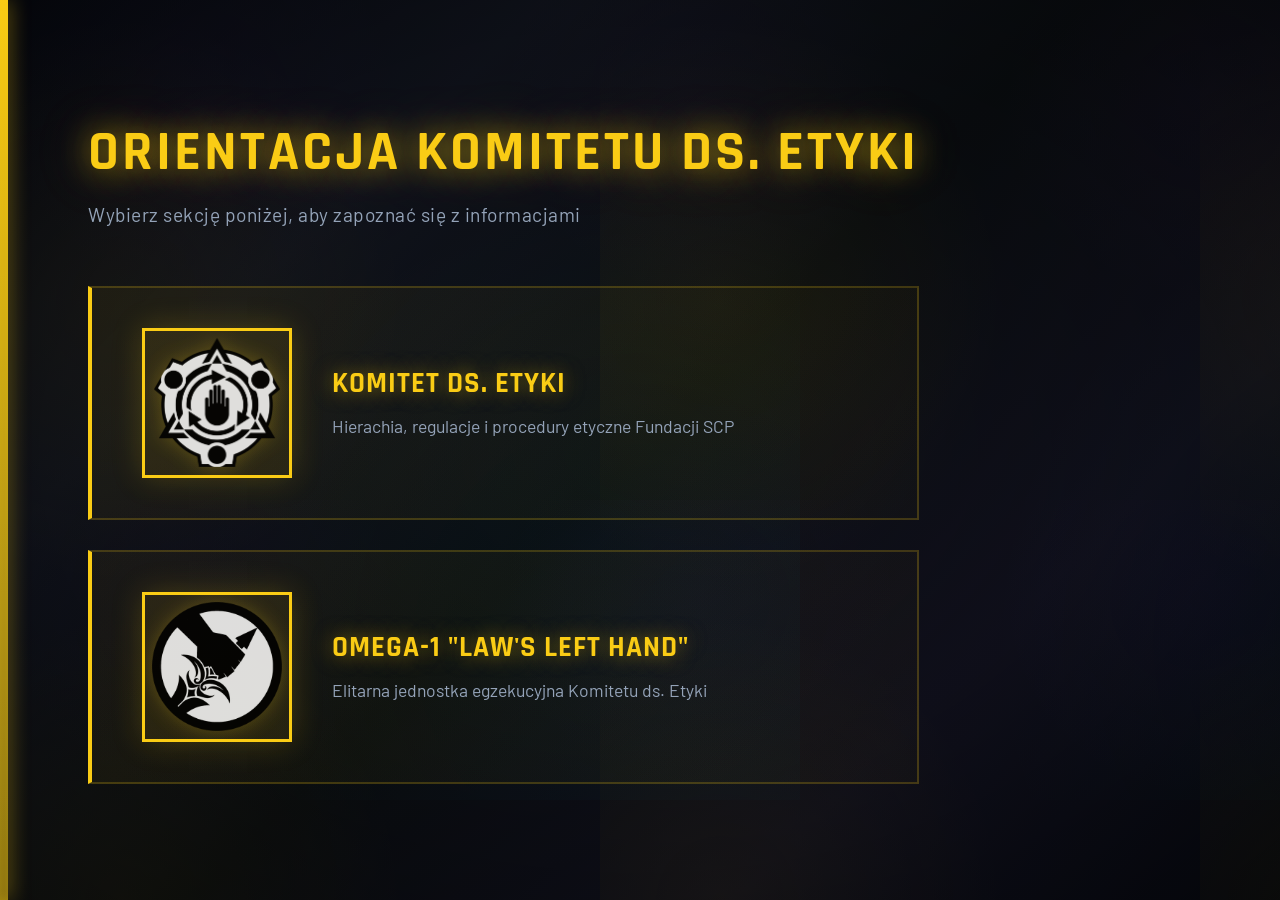
==== commit 4fe1d213: "fix: Fix HTML structure for KE and O1 views, improve background animations" ====
--- a/index.html
+++ b/index.html
@@ -45,10 +45,8 @@
             </div>
         </div>
 
-    <!-- Komitet ds. Etyki View -->
-    <div id="ke-view" class="view">
-        <div class="main-container">
-            <div class="accent-bar"></div>
+        <!-- Komitet ds. Etyki View -->
+        <div id="ke-view" class="view">
             <div class="content-wrapper">
                 <button class="back-btn" onclick="showView('selection')">← Powrót do Wyboru Podsystemu</button>
                 <header class="header-banner">
@@ -64,158 +62,157 @@
                     </div>
                 </header>
                 <div class="grid-2">
-            <section class="glass-panel section">
-                <h2>Orientacja</h2>
-                <div class="text-block">
-                    <p>Większość personelu Fundacji uważa Komitet ds. Etyki za żart. Jesteśmy postrzegani jako zgraja bezużytecznych biurokratów, którzy nie mają pojęcia, jak funkcjonuje rzeczywistość w placówkach operacyjnych.</p>
-                    <p><strong>Prawda jest inna.</strong> Jesteśmy jedynymi, którzy wiedzą wszystko. Komitet jest świadomy każdego detalu, każdej najmroczniejszej tajemnicy. To my jesteśmy sumieniem Fundacji.</p>
-                    <div class="quote">
-                        "Fundacja chroni ludzkość przed anomalią. My chronimy Fundację przed nią samą."
-                    </div>
-                    <p>To my decydujemy o tym, co jest "akceptowalne", a co "niepotrzebnie okrutne". Każda procedura przechowawcza obiektu Keter przechodzi przez nasze ręce. Balansujemy skalę zła, pilnując, by Fundacja nie stała się potworem, z którym walczy.</p>
-
-                    <h3 style="margin-top: 25px;">Hierarchia Komitetu ds. Etyki</h3>
-                    <div class="hierarchy-box">
-                        <div class="hierarchy-level senior">
-                            <div class="rank-title">Przewodniczący Komitetu ds. Etyki</div>
-                            <div class="rank-desc">Najwyższy autorytet, podejmuje ostateczne decyzje etyczne</div>
-                        </div>
-                        <div class="hierarchy-level senior">
-                            <div class="rank-title">Vice-Przewodniczący Komitetu ds. Etyki</div>
-                            <div class="rank-desc">Zastępca, odpowiada za operacyjne funkcjonowanie</div>
-                        </div>
-                    </div>
-
-                    <div class="hierarchy-divider">[ OFICJELE ]</div>
-                    <div class="hierarchy-box">
-                        <div class="hierarchy-level mid">
-                            <div class="rank-title">Radny / Członek Komitetu ds. Etyki</div>
-                            <div class="rank-desc">Przeprowadza dochodzenia i wydaje rekomendacje</div>
-                        </div>
-                    </div>
-
-                    <div class="hierarchy-divider">[ INSPEKTORAT ]</div>
-                    <div class="hierarchy-box">
-                        <div class="hierarchy-level mid">
-                            <div class="rank-title">Inspektor Generalny</div>
-                            <div class="rank-desc">Kieruje działaniami inspektoratem</div>
-                        </div>
-                        <div class="hierarchy-level junior">
-                            <div class="rank-title">Nadinspektor</div>
-                            <div class="rank-desc">Nadzoruje śledztwa w terenie</div>
-                        </div>
-                        <div class="hierarchy-level junior">
-                            <div class="rank-title">Inspektor</div>
-                            <div class="rank-desc">Przeprowadza główne dochodzenia</div>
-                        </div>
-                        <div class="hierarchy-level junior">
-                            <div class="rank-title">Podinspektor</div>
-                            <div class="rank-desc">Asystuje w śledztwach, zbiera dowody</div>
-                        </div>
-                    </div>
-
-                    <div class="hierarchy-divider">[ KADRA NIŻSZA ]</div>
-                    <div class="hierarchy-box">
-                        <div class="hierarchy-level junior">
-                            <div class="rank-title">Doradca Komitetu ds. Etyki</div>
-                            <div class="rank-desc">Konsultuje sprawy etyczne, przygotowuje raporty</div>
-                        </div>
-                        <div class="hierarchy-level junior">
-                            <div class="rank-title">Stażysta Komitetu ds. Etyki</div>
-                            <div class="rank-desc">Wspiera pracę biurową, archiwizuje dokumenty</div>
-                        </div>
-                    </div>
+                    <section class="glass-panel section">
+                        <h2>Orientacja</h2>
+                        <div class="text-block">
+                            <p>Większość personelu Fundacji uważa Komitet ds. Etyki za żart. Jesteśmy postrzegani jako zgraja bezużytecznych biurokratów, którzy nie mają pojęcia, jak funkcjonuje rzeczywistość w placówkach operacyjnych.</p>
+                            <p><strong>Prawda jest inna.</strong> Jesteśmy jedynymi, którzy wiedzą wszystko. Komitet jest świadomy każdego detalu, każdej najmroczniejszej tajemnicy. To my jesteśmy sumieniem Fundacji.</p>
+                            <div class="quote">
+                                "Fundacja chroni ludzkość przed anomalią. My chronimy Fundację przed nią samą."
+                            </div>
+                            <p>To my decydujemy o tym, co jest "akceptowalne", a co "niepotrzebnie okrutne". Każda procedura przechowawcza obiektu Keter przechodzi przez nasze ręce. Balansujemy skalę zła, pilnując, by Fundacja nie stała się potworem, z którym walczy.</p>
+
+                            <h3 style="margin-top: 25px;">Hierarchia Komitetu ds. Etyki</h3>
+                            <div class="hierarchy-box">
+                                <div class="hierarchy-level senior">
+                                    <div class="rank-title">Przewodniczący Komitetu ds. Etyki</div>
+                                    <div class="rank-desc">Najwyższy autorytet, podejmuje ostateczne decyzje etyczne</div>
+                                </div>
+                                <div class="hierarchy-level senior">
+                                    <div class="rank-title">Vice-Przewodniczący Komitetu ds. Etyki</div>
+                                    <div class="rank-desc">Zastępca, odpowiada za operacyjne funkcjonowanie</div>
+                                </div>
+                            </div>
+
+                            <div class="hierarchy-divider">[ OFICJELE ]</div>
+                            <div class="hierarchy-box">
+                                <div class="hierarchy-level mid">
+                                    <div class="rank-title">Radny / Członek Komitetu ds. Etyki</div>
+                                    <div class="rank-desc">Przeprowadza dochodzenia i wydaje rekomendacje</div>
+                                </div>
+                            </div>
+
+                            <div class="hierarchy-divider">[ INSPEKTORAT ]</div>
+                            <div class="hierarchy-box">
+                                <div class="hierarchy-level mid">
+                                    <div class="rank-title">Inspektor Generalny</div>
+                                    <div class="rank-desc">Kieruje działaniami inspektoratem</div>
+                                </div>
+                                <div class="hierarchy-level junior">
+                                    <div class="rank-title">Nadinspektor</div>
+                                    <div class="rank-desc">Nadzoruje śledztwa w terenie</div>
+                                </div>
+                                <div class="hierarchy-level junior">
+                                    <div class="rank-title">Inspektor</div>
+                                    <div class="rank-desc">Przeprowadza główne dochodzenia</div>
+                                </div>
+                                <div class="hierarchy-level junior">
+                                    <div class="rank-title">Podinspektor</div>
+                                    <div class="rank-desc">Asystuje w śledztwach, zbiera dowody</div>
+                                </div>
+                            </div>
+
+                            <div class="hierarchy-divider">[ KADRA NIŻSZA ]</div>
+                            <div class="hierarchy-box">
+                                <div class="hierarchy-level junior">
+                                    <div class="rank-title">Doradca Komitetu ds. Etyki</div>
+                                    <div class="rank-desc">Konsultuje sprawy etyczne, przygotowuje raporty</div>
+                                </div>
+                                <div class="hierarchy-level junior">
+                                    <div class="rank-title">Stażysta Komitetu ds. Etyki</div>
+                                    <div class="rank-desc">Wspiera pracę biurową, archiwizuje dokumenty</div>
+                                </div>
+                            </div>
+                        </div>
+                    </section>
+                    <section class="glass-panel section">
+                        <h2>Zarządzanie Klasą D</h2>
+                        <div class="text-block">
+                            <p>Personel Klasy D stanowi niezbędny zasób dla testowania obejmów SCP. Choć ich położenie jest instrumentalne, Komitet ds. Etyki ustanowił precyzyjne standardy zawarte w <strong>Wytycznych Bytowych Klasy D</strong>.</p>
+                            
+                            <h3 style="margin-top: 20px;">Wytyczne Bytowe - Sekcja I: Zakwaterowanie</h3>
+                            <table class="regulations-table">
+                                <tr>
+                                    <th>Parametr</th>
+                                    <th>Standard</th>
+                                </tr>
+                                <tr>
+                                    <td><strong>Przestrzeń minimalna</strong></td>
+                                    <td>3,5m × 2,5m (8,75m²) na osobę</td>
+                                </tr>
+                                <tr>
+                                    <td><strong>Temperatura</strong></td>
+                                    <td>18°C - 24°C, regulowana przez nadzór</td>
+                                </tr>
+                                <tr>
+                                    <td><strong>Oświetlenie</strong></td>
+                                    <td>12h dzień/noc, minimum 300 lux</td>
+                                </tr>
+                                <tr>
+                                    <td><strong>Wentylacja</strong></td>
+                                    <td>Minimum 6 wymian powietrza na godzinę</td>
+                                </tr>
+                            </table>
+
+                            <h3 style="margin-top: 25px;">Wytyczne Bytowe - Sekcja II: Żywienie & Medycyna</h3>
+                            <table class="regulations-table">
+                                <tr>
+                                    <th>Parametr</th>
+                                    <th>Standard</th>
+                                </tr>
+                                <tr>
+                                    <td><strong>Minimalna dawka kaloryczna</strong></td>
+                                    <td>2500 kcal dziennie (zbilansowana)</td>
+                                </tr>
+                                <tr>
+                                    <td><strong>Woda pitna</strong></td>
+                                    <td>Dostęp 24/7, minimum 2L dziennie</td>
+                                </tr>
+                                <tr>
+                                    <td><strong>Badania medyczne</strong></td>
+                                    <td>Minimum raz miesięcznie</td>
+                                </tr>
+                                <tr>
+                                    <td><strong>Przeglądy psychiatryczne</strong></td>
+                                    <td>Po każdym teście memetycznym/stresu</td>
+                                </tr>
+                            </table>
+
+                            <h3 style="margin-top: 25px;">Wytyczne Bytowe - Sekcja III: Bezpieczeństwo</h3>
+                            <table class="regulations-table">
+                                <tr>
+                                    <th>Parametr</th>
+                                    <th>Standard</th>
+                                </tr>
+                                <tr>
+                                    <td><strong>Zakaz tortur</strong></td>
+                                    <td>Surowo zakazane poza testowaniem/samoobroną</td>
+                                </tr>
+                                <tr>
+                                    <td><strong>Dostęp do informacji</strong></td>
+                                    <td>Informacja o eksperymentach w miarę możliwości</td>
+                                </tr>
+                                <tr>
+                                    <td><strong>Wsparcie psychologiczne</strong></td>
+                                    <td>Obowiązkowe po ekspozycji anomalii</td>
+                                </tr>
+                                <tr>
+                                    <td><strong>Rekompensata</strong></td>
+                                    <td>Finansowa dla uwolnionych (zależy od służby)</td>
+                                </tr>
+                            </table>
+
+                            <div class="btn-group">
+                                <button class="btn" onclick="openModal('d-class-modal')">Pełne Szczegóły</button>
+                            </div>
+                        </div>
+                    </section>
                 </div>
-            </section>
-            <section class="glass-panel section">
-                <h2>Zarządzanie Klasą D</h2>
-                <div class="text-block">
-                    <p>Personel Klasy D stanowi niezbędny zasób dla testowania obejmów SCP. Choć ich położenie jest instrumentalne, Komitet ds. Etyki ustanowił precyzyjne standardy zawarte w <strong>Wytycznych Bytowych Klasy D</strong>.</p>
-                    
-                    <h3 style="margin-top: 20px;">Wytyczne Bytowe - Sekcja I: Zakwaterowanie</h3>
-                    <table class="regulations-table">
-                        <tr>
-                            <th>Parametr</th>
-                            <th>Standard</th>
-                        </tr>
-                        <tr>
-                            <td><strong>Przestrzeń minimalna</strong></td>
-                            <td>3,5m × 2,5m (8,75m²) na osobę</td>
-                        </tr>
-                        <tr>
-                            <td><strong>Temperatura</strong></td>
-                            <td>18°C - 24°C, regulowana przez nadzór</td>
-                        </tr>
-                        <tr>
-                            <td><strong>Oświetlenie</strong></td>
-                            <td>12h dzień/noc, minimum 300 lux</td>
-                        </tr>
-                        <tr>
-                            <td><strong>Wentylacja</strong></td>
-                            <td>Minimum 6 wymian powietrza na godzinę</td>
-                        </tr>
-                    </table>
-
-                    <h3 style="margin-top: 25px;">Wytyczne Bytowe - Sekcja II: Żywienie & Medycyna</h3>
-                    <table class="regulations-table">
-                        <tr>
-                            <th>Parametr</th>
-                            <th>Standard</th>
-                        </tr>
-                        <tr>
-                            <td><strong>Minimalna dawka kaloryczna</strong></td>
-                            <td>2500 kcal dziennie (zbilansowana)</td>
-                        </tr>
-                        <tr>
-                            <td><strong>Woda pitna</strong></td>
-                            <td>Dostęp 24/7, minimum 2L dziennie</td>
-                        </tr>
-                        <tr>
-                            <td><strong>Badania medyczne</strong></td>
-                            <td>Minimum raz miesięcznie</td>
-                        </tr>
-                        <tr>
-                            <td><strong>Przeglądy psychiatryczne</strong></td>
-                            <td>Po każdym teście memetycznym/stresu</td>
-                        </tr>
-                    </table>
-
-                    <h3 style="margin-top: 25px;">Wytyczne Bytowe - Sekcja III: Bezpieczeństwo</h3>
-                    <table class="regulations-table">
-                        <tr>
-                            <th>Parametr</th>
-                            <th>Standard</th>
-                        </tr>
-                        <tr>
-                            <td><strong>Zakaz tortur</strong></td>
-                            <td>Surowo zakazane poza testowaniem/samoobroną</td>
-                        </tr>
-                        <tr>
-                            <td><strong>Dostęp do informacji</strong></td>
-                            <td>Informacja o eksperymentach w miarę możliwości</td>
-                        </tr>
-                        <tr>
-                            <td><strong>Wsparcie psychologiczne</strong></td>
-                            <td>Obowiązkowe po ekspozycji anomalii</td>
-                        </tr>
-                        <tr>
-                            <td><strong>Rekompensata</strong></td>
-                            <td>Finansowa dla uwolnionych (zależy od służby)</td>
-                        </tr>
-                    </table>
-
-                    <div class="btn-group">
-                        <button class="btn" onclick="openModal('d-class-modal')">Pełne Szczegóły</button>
-                    </div>
-                </div>
-            </section>
-        </div>
-    </div>
-
-    <!-- Omega-1 View -->
-    <div id="o1-view" class="view">
-        <div class="main-container">
-            <div class="accent-bar"></div>
+            </div>
+        </div>
+
+        <!-- Omega-1 View -->
+        <div id="o1-view" class="view">
             <div class="content-wrapper">
                 <button class="back-btn" onclick="showView('selection')">← Powrót do Wyboru Podsystemu</button>
                 <header class="header-banner">
@@ -234,51 +231,51 @@
                     </div>
                 </header>
                 <div class="grid-2">
-            <section class="glass-panel section">
-                <h2>Charakterystyka Jednostki</h2>
-                <div class="text-block">
-                    <p><strong>Mobilna Formacja Operacyjna Omega-1 („Law's Left Hand")</strong> jest elitarną jednostką operacyjną podlegającą bezpośrednio Komitetowi ds. Etyki Fundacji SCP. Formacja została utworzona w celu egzekwowania decyzji Komitetu oraz zapewnienia przestrzegania Kodeksu Etycznego we wszystkich obszarach działalności Fundacji.</p>
-                    
-                    <h3 style="margin-top: 20px;">Rekrutacja i Szkolenie</h3>
-                    <p>Członkowie Omega-1 rekrutowani są spośród najbardziej zaufanych, elitarnych, doświadczonych ludzi. Każdy operator przechodzi rygorystyczny proces selekcji obejmujący ocenę umiejętności bojowych, zdolności operacyjnych, odporności psychicznej oraz lojalności wobec Komitetu ds. Etyki.</p>
-                    <p>Członkowie jednostki są szkoleni do działania zarówno w środowisku konwencjonalnym, jak i podczas operacji związanych z zagrożeniami anomalnymi. Każdy członek jednostki ma obowiązek spełniać wymóg anonimowości. Ze względu na wysoki poziom operacyjny, odpowiadający wręcz MTF Alpha-1 („Red Right Hand"), każdy członek jest zachipowany.</p>
-                    
-                    <h3 style="margin-top: 20px;">Mandат Operacyjny</h3>
-                    <p>Podstawowym zadaniem Omega-1 jest wykonywanie poleceń wydawanych przez Komitet ds. Etyki. Obejmuje to prowadzenie dochodzeń (przez Detektywów, nie Żołnierzy), zabezpieczanie miejsc zdarzeń, zatrzymywanie personelu podejrzanego o poważne naruszenia procedur oraz wspieranie działań mających na celu przywrócenie zgodności z obowiązującymi standardami etycznymi.</p>
-                    <p>Jednostka posiada uprawnienia pozwalające na interwencję w sytuacjach, w których inne struktury Fundacji nie są w stanie lub nie chcą podjąć odpowiednich działań.</p>
-                    
-                    <h3 style="margin-top: 20px;">Specjalny Status</h3>
-                    <p>Szczególną cechą jednostki jest możliwość działania wobec personelu dowolnego szczebla. W przeciwieństwie do większości formacji bezpieczeństwa Fundacji, operatorzy tej jednostki mogą prowadzić działania przeciwko kierownikom, dyrektorom placówek, starszym badaczom, a w wyjątkowych okolicznościach nawet wobec najwyższych przedstawicieli administracji. Żaden członek Fundacji nie znajduje się całkowicie poza zakresem ich kompetencji, jeśli istnieją podstawy do podejrzeń o poważne naruszenie zasad etycznych.</p>
-                </div>
-            </section>
-            <section class="glass-panel section">
-                <h2>Procedura Zgłaszania</h2>
-                <div class="text-block">
-                    <p>Każdy członek personelu Fundacji posiadający dowody na poważne naruszenie standardów etycznych ma <strong>prawo i obowiązek</strong> aktywować protokół interwencyjny.</p>
-                    <div class="quote">
-                        "Tam, gdzie kończy się władza Dowództwa O5, zaczyna się jurysdykcja Lewej Ręki Prawa."
-                    </div>
-                    
-                    <h3 style="margin-top: 20px;">Instruktaż Zgłaszania</h3>
-                    <ol style="list-style: decimal; padding-left: 25px; margin: 15px 0;">
-                        <li style="padding-left: 10px; margin-bottom: 10px;"><strong>Zbierz Dowody:</strong> Dokumentuj wszelkie anomalie, naruszenia procedur lub działania niezgodne z kodeksem etycznym. Bezpośrednie obserwacje są wymagane.</li>
-                        <li style="padding-left: 10px; margin-bottom: 10px;"><strong>Skontaktuj się z Lokalnym Przedstawicielem KE:</strong> Każdy ośrodek posiada delegata Komitetu ds. Etyki dostępnego przez wewnętrzny system komunikacji (SCIP-Net, pokój KE, hotline 5-ETHICS).</li>
-                        <li style="padding-left: 10px; margin-bottom: 10px;"><strong>Złóż Formalny Raport:</strong> Zawrzyj dokument w Formularzu Interwencji Etycznej (FIE-009). Obejmuje to: opis naruszenia, nazwiska zaangażowanych stron, datę i lokalizację, dostępne dowody materialne.</li>
-                        <li style="padding-left: 10px; margin-bottom: 10px;"><strong>Zabezpieczenie Świadków:</strong> Aktywacja protokołu skutkuje natychmiastowym przejęciem komunikacji. Zespół Uderzeniowy MTF Omega-1 jest wydelegowywany do zabezpieczenia świadków i dowodów.</li>
-                        <li style="padding-left: 10px; margin-bottom: 10px;"><strong>Anonimowość Zgłaszającego:</strong> Wnioskodawca jest chroniony przez przepisy o tajności źródła. Ujawnienie tożsamości zgłaszającego bez jego zgody stanowi poważne naruszenie.</li>
-                    </ol>
-                    
-                    <h3 style="margin-top: 20px;">Kanały Komunikacji Awaryjnej</h3>
-                    <ul class="list">
-                        <li><strong>System SCiPnet:</strong> Terminal Emergency Protocol - EMP-O1-ALERT</li>
-                        <li><strong>Linia Bezpośrednia:</strong> Rozszerzenie 555-OMEGA (dostępne z dowolnego telefonu fundacyjnego)</li>
-                        <li><strong>Przesyłka Materiałów:</strong> Paczka do Pokoju KE z etykietą „CONFIDENTIAL OMEGA-1"</li>
-                        <li><strong>Osobiście:</strong> Wizyta u delegata KE w wyznaczonych godzinach przyjęć</li>
-                    </ul>
-                    
-                    <div id="omega-terminal" class="terminal"></div>
-                </div>
-            </section>
+                    <section class="glass-panel section">
+                        <h2>Charakterystyka Jednostki</h2>
+                        <div class="text-block">
+                            <p><strong>Mobilna Formacja Operacyjna Omega-1 („Law's Left Hand")</strong> jest elitarną jednostką operacyjną podlegającą bezpośrednio Komitetowi ds. Etyki Fundacji SCP. Formacja została utworzona w celu egzekwowania decyzji Komitetu oraz zapewnienia przestrzegania Kodeksu Etycznego we wszystkich obszarach działalności Fundacji.</p>
+                            
+                            <h3 style="margin-top: 20px;">Rekrutacja i Szkolenie</h3>
+                            <p>Członkowie Omega-1 rekrutowani są spośród najbardziej zaufanych, elitarnych, doświadczonych ludzi. Każdy operator przechodzi rygorystyczny proces selekcji obejmujący ocenę umiejętności bojowych, zdolności operacyjnych, odporności psychicznej oraz lojalności wobec Komitetu ds. Etyki.</p>
+                            <p>Członkowie jednostki są szkoleni do działania zarówno w środowisku konwencjonalnym, jak i podczas operacji związanych z zagrożeniami anomalnymi. Każdy członek jednostki ma obowiązek spełniać wymóg anonimowości. Ze względu na wysoki poziom operacyjny, odpowiadający wręcz MTF Alpha-1 („Red Right Hand"), każdy członek jest zachipowany.</p>
+                            
+                            <h3 style="margin-top: 20px;">Mandát Operacyjny</h3>
+                            <p>Podstawowym zadaniem Omega-1 jest wykonywanie poleceń wydawanych przez Komitet ds. Etyki. Obejmuje to prowadzenie dochodzeń (przez Detektywów, nie Żołnierzy), zabezpieczanie miejsc zdarzeń, zatrzymywanie personelu podejrzanego o poważne naruszenia procedur oraz wspieranie działań mających na celu przywrócenie zgodności z obowiązującymi standardami etycznymi.</p>
+                            <p>Jednostka posiada uprawnienia pozwalające na interwencję w sytuacjach, w których inne struktury Fundacji nie są w stanie lub nie chcą podjąć odpowiednich działań.</p>
+                            
+                            <h3 style="margin-top: 20px;">Specjalny Status</h3>
+                            <p>Szczególną cechą jednostki jest możliwość działania wobec personelu dowolnego szczebla. W przeciwieństwie do większości formacji bezpieczeństwa Fundacji, operatorzy tej jednostki mogą prowadzić działania przeciwko kierownikom, dyrektorom placówek, starszym badaczom, a w wyjątkowych okolicznościach nawet wobec najwyższych przedstawicieli administracji. Żaden członek Fundacji nie znajduje się całkowicie poza zakresem ich kompetencji, jeśli istnieją podstawy do podejrzeń o poważne naruszenie zasad etycznych.</p>
+                        </div>
+                    </section>
+                    <section class="glass-panel section">
+                        <h2>Procedura Zgłaszania</h2>
+                        <div class="text-block">
+                            <p>Każdy członek personelu Fundacji posiadający dowody na poważne naruszenie standardów etycznych ma <strong>prawo i obowiązek</strong> aktywować protokół interwencyjny.</p>
+                            <div class="quote">
+                                "Tam, gdzie kończy się władza Dowództwa O5, zaczyna się jurysdykcja Lewej Ręki Prawa."
+                            </div>
+                            
+                            <h3 style="margin-top: 20px;">Instruktaż Zgłaszania</h3>
+                            <ol style="list-style: decimal; padding-left: 25px; margin: 15px 0;">
+                                <li style="padding-left: 10px; margin-bottom: 10px;"><strong>Zbierz Dowody:</strong> Dokumentuj wszelkie anomalie, naruszenia procedur lub działania niezgodne z kodeksem etycznym. Bezpośrednie obserwacje są wymagane.</li>
+                                <li style="padding-left: 10px; margin-bottom: 10px;"><strong>Skontaktuj się z Lokalnym Przedstawicielem KE:</strong> Każdy ośrodek posiada delegata Komitetu ds. Etyki dostępnego przez wewnętrzny system komunikacji (SCIP-Net, pokój KE, hotline 5-ETHICS).</li>
+                                <li style="padding-left: 10px; margin-bottom: 10px;"><strong>Złóż Formalny Raport:</strong> Zawrzyj dokument w Formularzu Interwencji Etycznej (FIE-009). Obejmuje to: opis naruszenia, nazwiska zaangażowanych stron, datę i lokalizację, dostępne dowody materialne.</li>
+                                <li style="padding-left: 10px; margin-bottom: 10px;"><strong>Zabezpieczenie Świadków:</strong> Aktywacja protokołu skutkuje natychmiastowym przejęciem komunikacji. Zespół Uderzeniowy MTF Omega-1 jest wydelegowywany do zabezpieczenia świadków i dowodów.</li>
+                                <li style="padding-left: 10px; margin-bottom: 10px;"><strong>Anonimowość Zgłaszającego:</strong> Wnioskodawca jest chroniony przez przepisy o tajności źródła. Ujawnienie tożsamości zgłaszającego bez jego zgody stanowi poważne naruszenie.</li>
+                            </ol>
+                            
+                            <h3 style="margin-top: 20px;">Kanały Komunikacji Awaryjnej</h3>
+                            <ul class="list">
+                                <li><strong>System SCiPnet:</strong> Terminal Emergency Protocol - EMP-O1-ALERT</li>
+                                <li><strong>Linia Bezpośrednia:</strong> Rozszerzenie 555-OMEGA (dostępne z dowolnego telefonu fundacyjnego)</li>
+                                <li><strong>Przesyłka Materiałów:</strong> Paczka do Pokoju KE z etykietą „CONFIDENTIAL OMEGA-1"</li>
+                                <li><strong>Osobiście:</strong> Wizyta u delegata KE w wyznaczonych godzinach przyjęć</li>
+                            </ul>
+                            
+                            <div id="omega-terminal" class="terminal"></div>
+                        </div>
+                    </section>
                 </div>
             </div>
         </div>
@@ -301,4 +298,4 @@
     <script src="modules/regulations.js"></script>
     <script src="script.js"></script>
 </body>
-</html>+</html>
--- a/styles.css
+++ b/styles.css
@@ -40,24 +40,29 @@
     position: fixed;
     inset: 0;
     background: 
-        linear-gradient(45deg, transparent 30%, rgba(250, 204, 21, 0.05) 50%, transparent 70%),
-        linear-gradient(-45deg, transparent 30%, rgba(6, 182, 212, 0.05) 50%, transparent 70%),
-        linear-gradient(135deg, #0a0e1a 0%, #1a1f2e 50%, #0f1419 100%);
-    background-size: 300px 300px, 300px 300px, 100% 100%;
-    animation: bgShift 20s ease infinite;
+        radial-gradient(circle at 20% 50%, rgba(250, 204, 21, 0.08) 0%, transparent 50%),
+        radial-gradient(circle at 80% 80%, rgba(6, 182, 212, 0.06) 0%, transparent 50%),
+        radial-gradient(circle at 40% 20%, rgba(138, 43, 226, 0.04) 0%, transparent 40%),
+        linear-gradient(135deg, #0a0e1a 0%, #1a1f2e 25%, #0f1419 50%, #1a1a2e 75%, #0a0e1a 100%);
+    background-size: 600px 600px, 800px 800px, 500px 500px, 100% 100%;
+    background-attachment: fixed;
+    animation: bgFlow 40s ease-in-out infinite;
     z-index: -2;
 }
 
-@keyframes bgShift {
-    0%, 100% { background-position: 0 0, 0 0, 0 0; }
-    50% { background-position: 50px 50px, -50px -50px, 0 0; }
+@keyframes bgFlow {
+    0% { background-position: 0% 0%, 0% 0%, 0% 0%, 0 0; }
+    25% { background-position: 100% 100%, -50% 50%, 50% -50%, 0 0; }
+    50% { background-position: 50% 50%, 100% 0%, 0% 100%, 0 0; }
+    75% { background-position: 0% 100%, 50% 100%, 100% 0%, 0 0; }
+    100% { background-position: 0% 0%, 0% 0%, 0% 0%, 0 0; }
 }
 
 body::after {
     content: "";
     position: fixed;
     inset: 0;
-    background: rgba(0, 0, 0, 0.4);
+    background: radial-gradient(ellipse at center, rgba(0, 0, 0, 0.3) 0%, rgba(0, 0, 0, 0.6) 100%);
     z-index: -1;
 }
 
